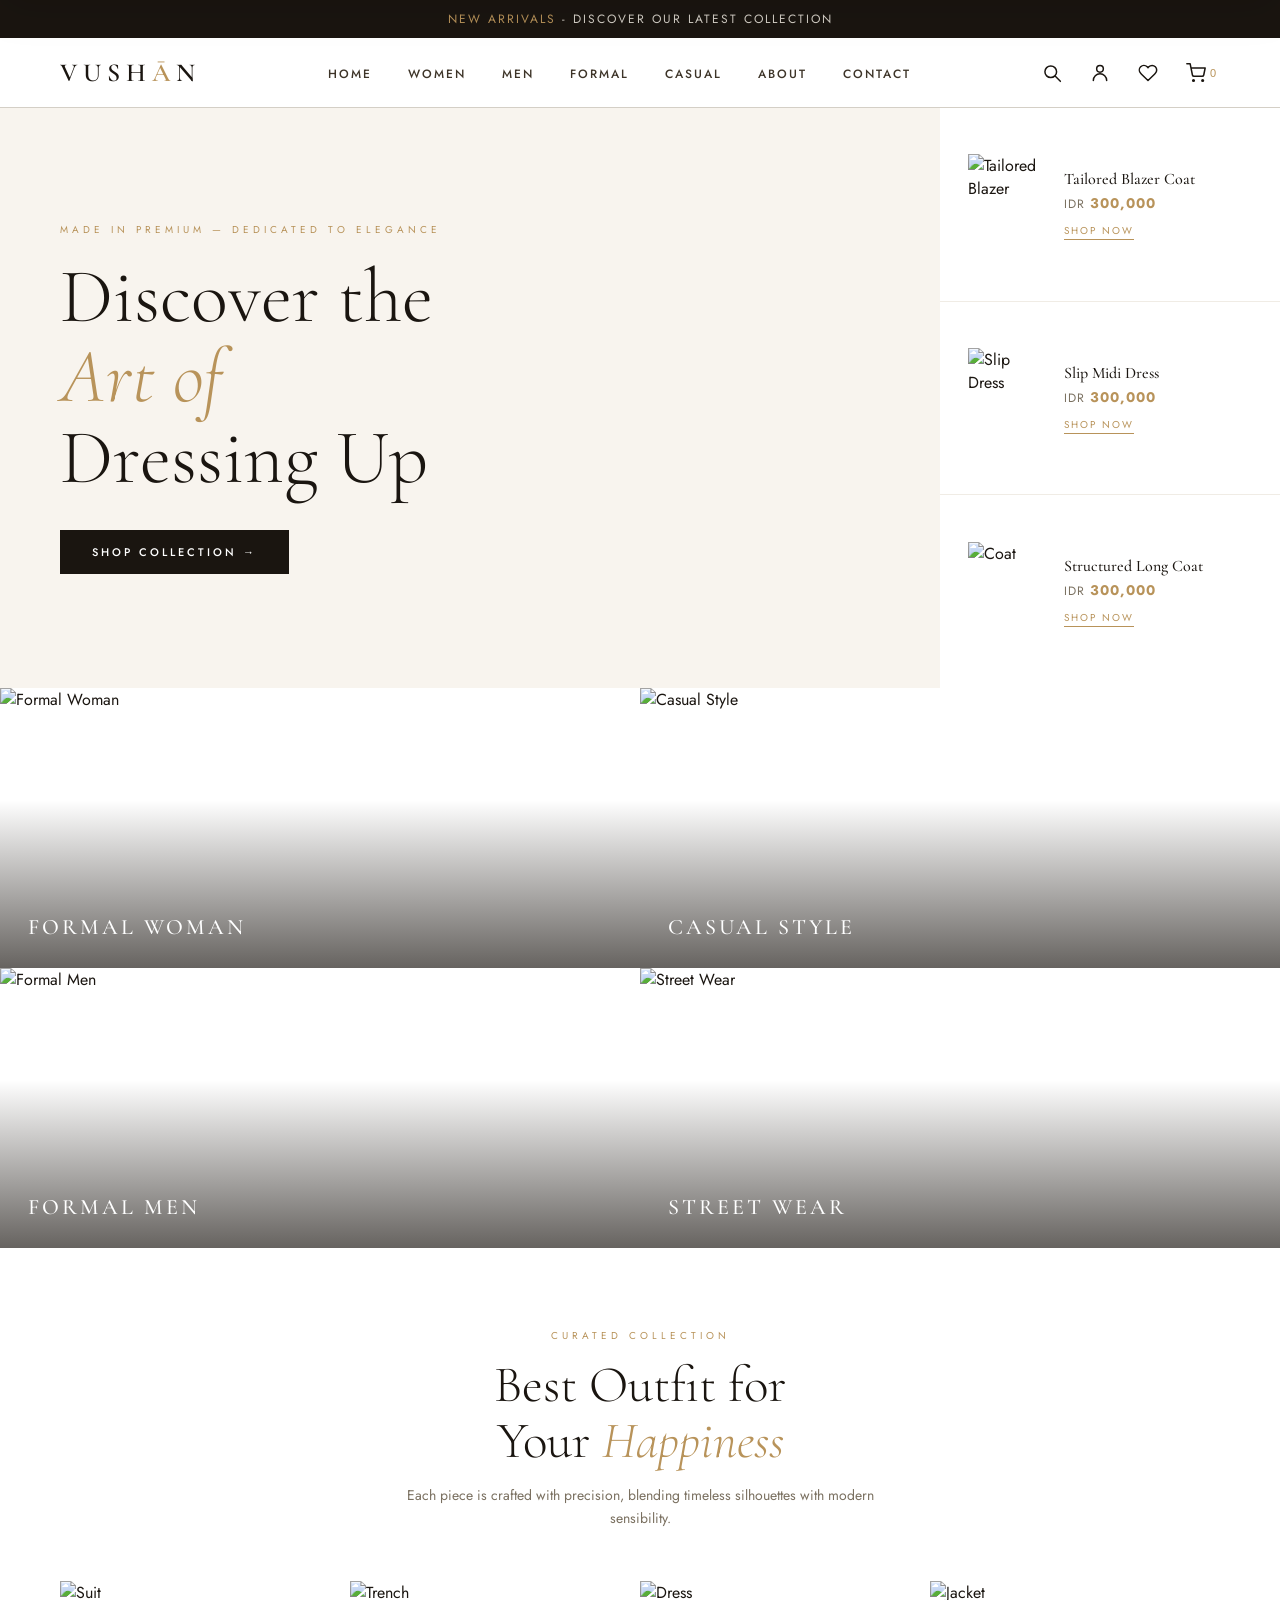
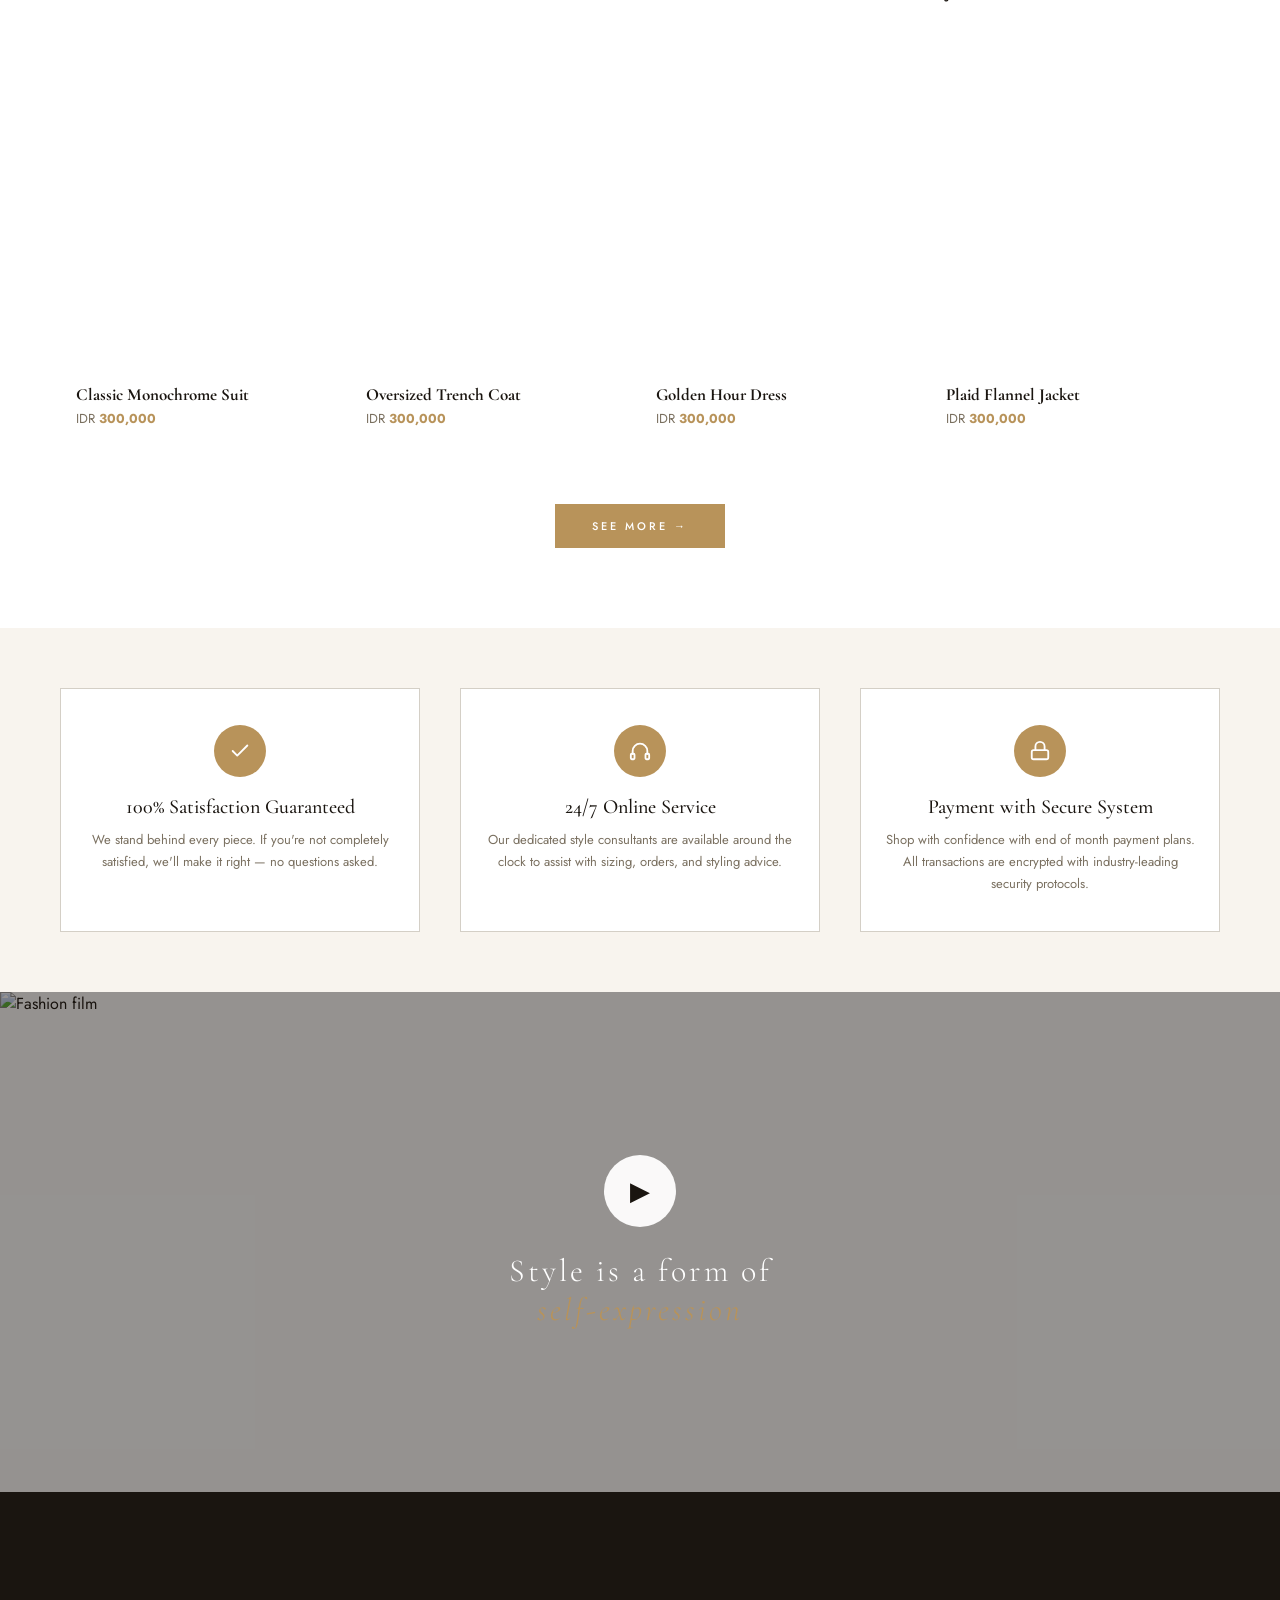
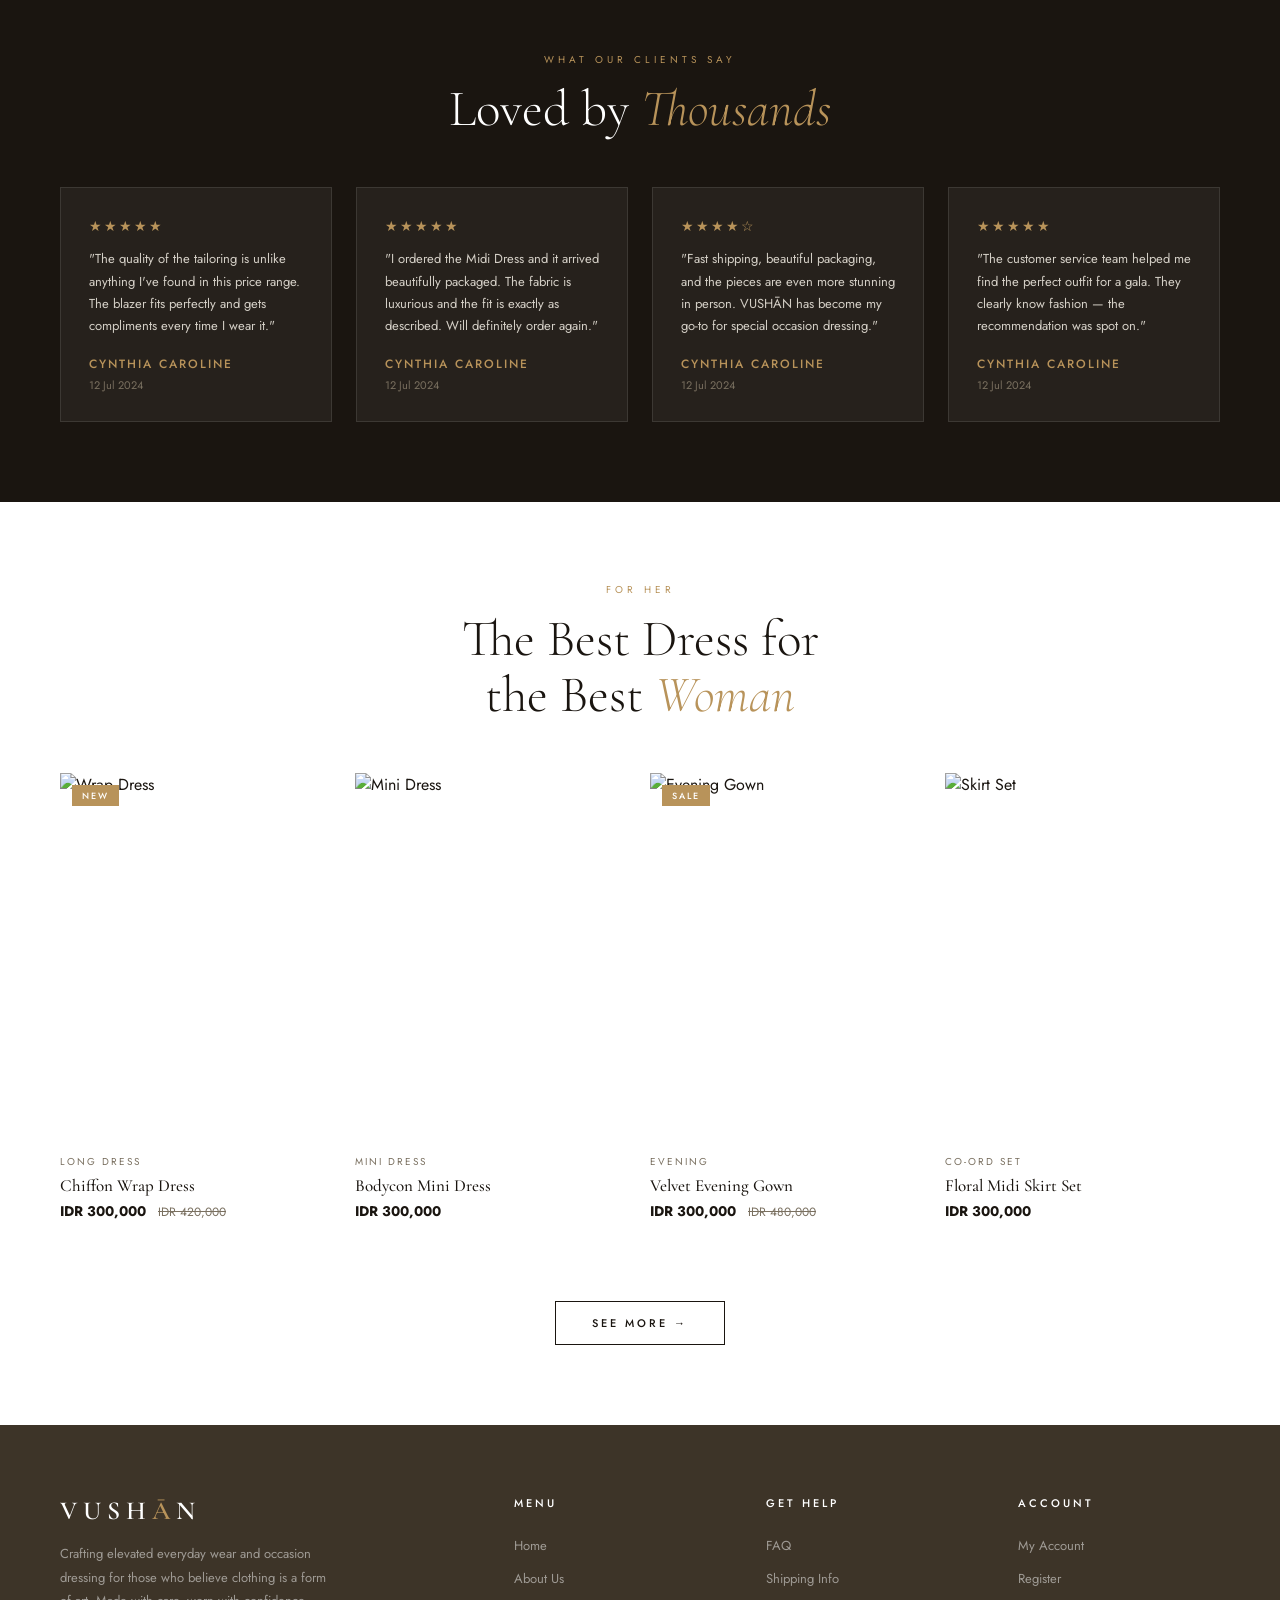
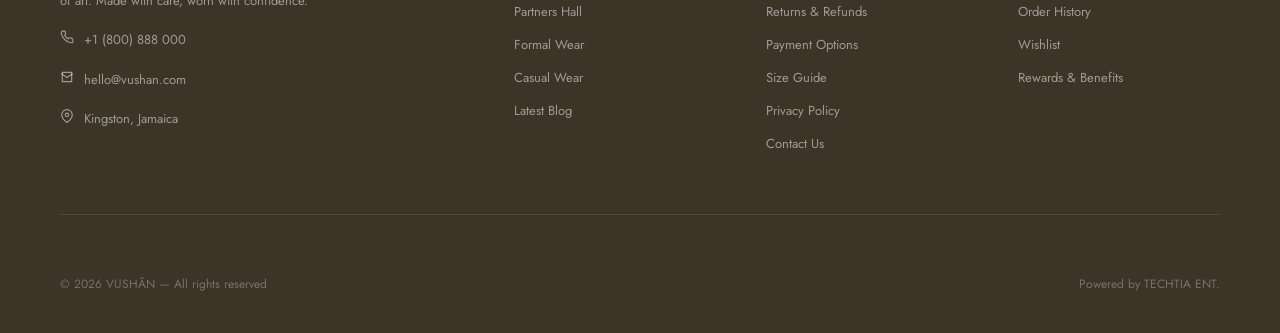
==== webindex/index.html @ 693dc0da "first commit" ====
<!DOCTYPE html> 
<html lang="en">
<head>
<meta charset="UTF-8">
<meta name="viewport" content="width=device-width, initial-scale=1.0">
<title>VUSHĀN</title>
<link rel="stylesheet" href="../webcss/style.css">
<link rel="preconnect" href="https://fonts.googleapis.com">
<link rel="preconnect" href="https://fonts.gstatic.com" crossorigin>
<link href="https://fonts.googleapis.com/css2?family=Cormorant+Garamond:ital,wght@0,300;0,400;0,500;0,600;1,300;1,400&family=Jost:wght@300;400;500;600&display=swap" rel="stylesheet" />
</head>
<body>

<!--Announcement-->
<div class="announcement">
  <span>NEW ARRIVALS</span> - Discover our latest collection
</div>

<!--Navbar-->
<nav>
  <a href="#" class="logo">VUSH<span>Ā</span>N</a>
  <ul class="nav-links">
    <li><a href="#">Home</a></li>
    <li><a href="#women">Women</a></li>
    <li><a href="#men">Men</a></li>
    <li><a href="#formal">Formal</a></li>
    <li><a href="#casual">Casual</a></li>
    <li><a href="#about">About</a></li>
    <li><a href="#contact">Contact</a></li>
  </ul>
  <div class="nav-icons">
    <button title="Search" onclick="openSearch()" class="icon-btn">
      <svg width="20" height="20" viewBox="0 0 24 24" fill="none" stroke="currentColor" stroke-width="1.8" stroke-linecap="round" stroke-linejoin="round">
        <circle cx="10.5" cy="10.5" r="7"/>
        <line x1="16" y1="16" x2="22" y2="22"/>
      </svg>
    </button>
    <button title="Account" onclick="openAuth('login')" class="icon-btn">
      <svg width="20" height="20" viewBox="0 0 24 24" fill="none" stroke="currentColor" stroke-width="1.8" stroke-linecap="round" stroke-linejoin="round">
        <path d="M20 21a8 8 0 1 0-16 0"/>
        <circle cx="12" cy="7" r="4"/>
      </svg>
    </button>
    <button title="Wishlist" class="icon-btn">
      <svg width="20" height="20" viewBox="0 0 24 24" fill="none" stroke="currentColor" stroke-width="1.8" stroke-linecap="round" stroke-linejoin="round">
        <path d="M20.8 4.6a5.5 5.5 0 0 0-7.8 0L12 5.6l-1-1a5.5 5.5 0 0 0-7.8 7.8l1 1L12 21l7.8-7.6 1-1a5.5 5.5 0 0 0 0-7.8z"/>
      </svg>
    </button>
    <button title="Cart" onclick="openCart()" class="icon-btn">
      <svg width="20" height="20" viewBox="0 0 24 24" fill="none" stroke="currentColor" stroke-width="1.8" stroke-linecap="round" stroke-linejoin="round">
        <circle cx="9" cy="21" r="1"/>
        <circle cx="20" cy="21" r="1"/>
        <path d="M1 1h4l2.7 13.4a2 2 0 0 0 2 1.6h9.6a2 2 0 0 0 2-1.6L23 6H6"/>
      </svg>
      <span id="cart-count" style="font-size:11px;color:var(--gold);">0</span>
    </button>
  </div>
</nav>

<!-- SEARCH OVERLAY -->
<div class="search-overlay" id="searchOverlay" onclick="closeSearch()"></div>
<div class="search-panel" id="searchPanel">
  <div class="search-panel-inner">
    <div class="search-input-wrap">
      <svg class="search-input-icon" width="20" height="20" viewBox="0 0 24 24" fill="none" stroke="currentColor" stroke-width="1.8" stroke-linecap="round" stroke-linejoin="round">
        <circle cx="10.5" cy="10.5" r="7"/>
        <line x1="16" y1="16" x2="22" y2="22"/>
      </svg>
      <input type="text" id="searchInput" placeholder="Search for tops, jackets, skirts…" oninput="handleSearch(this.value)" onkeydown="handleSearchKey(event)" autocomplete="off" />
      <button class="search-clear" id="searchClear" onclick="clearSearch()" style="display:none;">&#10005;</button>
      <button class="search-close-btn" onclick="closeSearch()">&#10005; Close</button>
    </div>

    <div class="search-categories" id="searchCategories">
      <p class="search-label">Browse by Category</p>
      <div class="search-cat-grid">
        <button class="search-cat-btn" onclick="filterCategory('Tops')">
          <svg width="14" height="14" viewBox="0 0 24 24" fill="none" stroke="currentColor" stroke-width="1.6"><path d="M20.38 3.46L16 2a4 4 0 01-8 0L3.62 3.46a2 2 0 00-1.34 2.23l.58 3.57a1 1 0 00.99.84H6v10c0 1.1.9 2 2 2h8a2 2 0 002-2V10h2.15a1 1 0 00.99-.84l.58-3.57a2 2 0 00-1.34-2.23z"/></svg>
          Tops
        </button>
        <button class="search-cat-btn" onclick="filterCategory('Shirts')">
          <svg width="14" height="14" viewBox="0 0 24 24" fill="none" stroke="currentColor" stroke-width="1.6"><path d="M20.38 3.46L16 2a4 4 0 01-8 0L3.62 3.46a2 2 0 00-1.34 2.23l.58 3.57a1 1 0 00.99.84H6v10c0 1.1.9 2 2 2h8a2 2 0 002-2V10h2.15a1 1 0 00.99-.84l.58-3.57a2 2 0 00-1.34-2.23z"/><line x1="12" y1="2" x2="12" y2="8"/></svg>
          Shirts
        </button>
        <button class="search-cat-btn" onclick="filterCategory('Ties')">
          <svg width="14" height="14" viewBox="0 0 24 24" fill="none" stroke="currentColor" stroke-width="1.6"><path d="M12 2l2 7-2 3-2-3 2-7z"/><path d="M10 9l-3 13h10L14 9"/></svg>
          Ties
        </button>
        <button class="search-cat-btn" onclick="filterCategory('Cardigans')">
          <svg width="14" height="14" viewBox="0 0 24 24" fill="none" stroke="currentColor" stroke-width="1.6"><path d="M9 3H5a2 2 0 00-2 2v14a2 2 0 002 2h14a2 2 0 002-2V5a2 2 0 00-2-2h-4"/><path d="M9 3a3 3 0 006 0"/></svg>
          Cardigans
        </button>
        <button class="search-cat-btn" onclick="filterCategory('Jackets')">
          <svg width="14" height="14" viewBox="0 0 24 24" fill="none" stroke="currentColor" stroke-width="1.6"><path d="M9 3H5a2 2 0 00-2 2v4m6-6h10a2 2 0 012 2v4M9 3l3 3 3-3M3 9v12a2 2 0 002 2h14a2 2 0 002-2V9M3 9h18"/></svg>
          Jackets
        </button>
        <button class="search-cat-btn" onclick="filterCategory('Blazers')">
          <svg width="14" height="14" viewBox="0 0 24 24" fill="none" stroke="currentColor" stroke-width="1.6"><path d="M9 3H5a2 2 0 00-2 2v4m6-6h10a2 2 0 012 2v4M9 3l3 3 3-3M3 9v12a2 2 0 002 2h14a2 2 0 002-2V9M3 9h18"/><line x1="12" y1="6" x2="12" y2="20"/></svg>
          Blazers
        </button>
        <button class="search-cat-btn" onclick="filterCategory('Trench Coats')">
          <svg width="14" height="14" viewBox="0 0 24 24" fill="none" stroke="currentColor" stroke-width="1.6"><path d="M12 2C9.79 2 8 3.79 8 6v2H5l1 14h12l1-14h-3V6c0-2.21-1.79-4-4-4z"/><line x1="8" y1="10" x2="16" y2="10"/></svg>
          Trench Coats
        </button>
        <button class="search-cat-btn" onclick="filterCategory('Women Skirt Suits')">
          <svg width="14" height="14" viewBox="0 0 24 24" fill="none" stroke="currentColor" stroke-width="1.6"><path d="M12 2l3 7H9l3-7z"/><path d="M9 9l-4 13h14L15 9"/></svg>
          Women Skirt Suits
        </button>
        <button class="search-cat-btn" onclick="filterCategory('Dresses')">
          <svg width="14" height="14" viewBox="0 0 24 24" fill="none" stroke="currentColor" stroke-width="1.6"><path d="M12 2C9.79 2 8 3.79 8 6v2H5l1 14h12l1-14h-3V6c0-2.21-1.79-4-4-4z"/></svg>
          Dresses
        </button>
        <button class="search-cat-btn" onclick="filterCategory('Trousers')">
          <svg width="14" height="14" viewBox="0 0 24 24" fill="none" stroke="currentColor" stroke-width="1.6"><path d="M4 4h16v3l-4 13H8L4 7V4z"/><line x1="12" y1="7" x2="12" y2="20"/></svg>
          Trousers
        </button>
        <button class="search-cat-btn" onclick="filterCategory('Skirts')">
          <svg width="14" height="14" viewBox="0 0 24 24" fill="none" stroke="currentColor" stroke-width="1.6"><path d="M6 4h12l2 16H4L6 4z"/><line x1="6" y1="4" x2="18" y2="4"/></svg>
          Skirts
        </button>
        <button class="search-cat-btn" onclick="filterCategory('Formal Wear')">
          <svg width="14" height="14" viewBox="0 0 24 24" fill="none" stroke="currentColor" stroke-width="1.6"><rect x="2" y="7" width="20" height="14" rx="2"/><path d="M16 7V5a2 2 0 00-2-2h-4a2 2 0 00-2 2v2"/><line x1="12" y1="12" x2="12" y2="16"/><line x1="10" y1="14" x2="14" y2="14"/></svg>
          Formal Wear
        </button>
        <button class="search-cat-btn" onclick="filterCategory('Casual Wear')">
          <svg width="14" height="14" viewBox="0 0 24 24" fill="none" stroke="currentColor" stroke-width="1.6"><circle cx="12" cy="12" r="10"/><path d="M8 14s1.5 2 4 2 4-2 4-2"/><line x1="9" y1="9" x2="9.01" y2="9"/><line x1="15" y1="9" x2="15.01" y2="9"/></svg>
          Casual Wear
        </button>
        <button class="search-cat-btn" onclick="filterCategory('Accessories')">
          <svg width="14" height="14" viewBox="0 0 24 24" fill="none" stroke="currentColor" stroke-width="1.6"><circle cx="12" cy="12" r="3"/><path d="M12 1v4M12 19v4M4.22 4.22l2.83 2.83M16.95 16.95l2.83 2.83M1 12h4M19 12h4M4.22 19.78l2.83-2.83M16.95 7.05l2.83-2.83"/></svg>
          Accessories
        </button>
      </div>
    </div>

    <div class="search-results" id="searchResults" style="display:none;">
      <p class="search-label" id="searchResultLabel">Results</p>
      <!-- ── Search results show product cards only — click card to view product ── -->
      <div class="search-results-grid" id="searchResultsGrid"></div>
      <div class="no-results" id="noResults" style="display:none;">
        <p>No results found for "<span id="noResultsTerm"></span>"</p>
        <p class="no-results-sub">Try searching for tops, jackets, dresses, ties…</p>
      </div>
    </div>

    <div class="search-trending" id="searchTrending">
      <p class="search-label">Trending Now</p>
      <div class="trending-tags">
        <span onclick="doSearch('Blazer')">Blazer</span>
        <span onclick="doSearch('Midi Dress')">Midi Dress</span>
        <span onclick="doSearch('Trench Coat')">Trench Coat</span>
        <span onclick="doSearch('Cardigan')">Cardigan</span>
        <span onclick="doSearch('Formal Suit')">Formal Suit</span>
        <span onclick="doSearch('Skirt')">Skirt</span>
      </div>
    </div>
  </div>
</div>

<!--Hero-->
<section class="hero">
  <div class="hero-left">
    <p class="hero-tag">Made in Premium — Dedicated to Elegance</p>
    <h1 class="hero-title">Discover the<br><em>Art of</em><br>Dressing Up</h1>
    <a href="#women" class="hero-cta">Shop Collection &rarr;</a>
  </div>
  <div class="hero-right">
    <div class="hero-product" onclick="addToCart('Tailored Blazer Coat', 300000)">
      <img class="hero-product-img" src="https://images.unsplash.com/photo-1539109136881-3be0616acf4b?w=200&q=80" alt="Tailored Blazer" />
      <div class="hero-product-info">
        <h4>Tailored Blazer Coat</h4>
        <div class="price">IDR <strong>300,000</strong></div>
        <a class="shop-btn">Shop Now</a>
      </div>
    </div>
    <div class="hero-product" onclick="addToCart('Slip Midi Dress', 300000)">
      <img class="hero-product-img" src="https://images.unsplash.com/photo-1572804013427-4d7ca7268217?w=200&q=80" alt="Slip Dress" />
      <div class="hero-product-info">
        <h4>Slip Midi Dress</h4>
        <div class="price">IDR <strong>300,000</strong></div>
        <a class="shop-btn">Shop Now</a>
      </div>
    </div>
    <div class="hero-product" onclick="addToCart('Structured Long Coat', 300000)">
      <img class="hero-product-img" src="https://images.unsplash.com/photo-1515886657613-9f3515b0c78f?w=200&q=80" alt="Coat" />
      <div class="hero-product-info">
        <h4>Structured Long Coat</h4>
        <div class="price">IDR <strong>300,000</strong></div>
        <a class="shop-btn">Shop Now</a>
      </div>
    </div>
  </div>
</section>

<!-- CATEGORIES -->
<section class="categories">
  <div class="cat-item">
    <img src="https://images.unsplash.com/photo-1469334031218-e382a71b716b?w=600&q=80" alt="Formal Woman" />
    <div class="cat-overlay"></div>
    <div class="cat-label">Formal Woman</div>
  </div>
  <div class="cat-item">
    <img src="https://images.unsplash.com/photo-1558618666-fcd25c85cd64?w=600&q=80" alt="Casual Style" />
    <div class="cat-overlay"></div>
    <div class="cat-label">Casual Style</div>
  </div>
  <div class="cat-item">
    <img src="https://images.unsplash.com/photo-1507003211169-0a1dd7228f2d?w=600&q=80" alt="Formal Men" />
    <div class="cat-overlay"></div>
    <div class="cat-label">Formal Men</div>
  </div>
  <div class="cat-item">
    <img src="https://images.unsplash.com/photo-1488161628813-04466f872be2?w=600&q=80" alt="Street Wear" />
    <div class="cat-overlay"></div>
    <div class="cat-label">Street Wear</div>
  </div>
</section>

<!-- BEST OUTFIT SECTION -->
<section class="outfit-section" id="women">
  <div class="section-header">
    <p class="section-tag">Curated Collection</p>
    <h2 class="section-title">Best Outfit for<br>Your <em>Happiness</em></h2>
    <p class="section-subtitle">Each piece is crafted with precision, blending timeless silhouettes with modern sensibility.</p>
  </div>
  <div class="outfit-grid">
    <div class="outfit-card" onclick="addToCart('Classic Monochrome Suit', 300000)">
      <img class="outfit-card-img" src="https://images.unsplash.com/photo-1617127365659-c47fa864d8bc?w=500&q=80" alt="Suit" />
      <div class="outfit-card-overlay"></div>
      <button class="add-to-bag">Add to Bag</button>
      <div class="outfit-card-info">
        <h4>Classic Monochrome Suit</h4>
        <div class="price">IDR <strong>300,000</strong></div>
      </div>
    </div>
    <div class="outfit-card" onclick="addToCart('Oversized Trench Coat', 300000)">
      <img class="outfit-card-img" src="https://images.unsplash.com/photo-1509631179647-0177331693ae?w=500&q=80" alt="Trench" />
      <div class="outfit-card-overlay"></div>
      <button class="add-to-bag">Add to Bag</button>
      <div class="outfit-card-info">
        <h4>Oversized Trench Coat</h4>
        <div class="price">IDR <strong>300,000</strong></div>
      </div>
    </div>
    <div class="outfit-card" onclick="addToCart('Golden Hour Dress', 300000)">
      <img class="outfit-card-img" src="https://images.unsplash.com/photo-1496217590455-aa63a8550c23?w=500&q=80" alt="Dress" />
      <div class="outfit-card-overlay"></div>
      <button class="add-to-bag">Add to Bag</button>
      <div class="outfit-card-info">
        <h4>Golden Hour Dress</h4>
        <div class="price">IDR <strong>300,000</strong></div>
      </div>
    </div>
    <div class="outfit-card" onclick="addToCart('Plaid Flannel Jacket', 300000)">
      <img class="outfit-card-img" src="https://images.unsplash.com/photo-1519085360753-af0119f7cbe7?w=500&q=80" alt="Jacket" />
      <div class="outfit-card-overlay"></div>
      <button class="add-to-bag">Add to Bag</button>
      <div class="outfit-card-info">
        <h4>Plaid Flannel Jacket</h4>
        <div class="price">IDR <strong>300,000</strong></div>
      </div>
    </div>
  </div>
  <div class="see-more-wrap">
    <a href="#" class="btn-outline btn-gold">See More &rarr;</a>
  </div>
</section>

<!-- TRUST STRIP -->
<section class="trust-strip">
  <div class="trust-item">
    <div class="trust-icon">
      <svg width="22" height="22" viewBox="0 0 24 24" fill="none" stroke="white" stroke-width="2" stroke-linecap="round" stroke-linejoin="round">
        <path d="M20 6L9 17l-5-5"/>
      </svg>
    </div>
    <h3>100% Satisfaction Guaranteed</h3>
    <p>We stand behind every piece. If you're not completely satisfied, we'll make it right — no questions asked.</p>
  </div>
  <div class="trust-item">
    <div class="trust-icon">
      <svg width="22" height="22" viewBox="0 0 24 24" fill="none" stroke="white" stroke-width="2" stroke-linecap="round" stroke-linejoin="round">
        <path d="M4 15v-3a8 8 0 0 1 16 0v3"/>
        <rect x="2" y="15" width="4" height="6" rx="1"/>
        <rect x="18" y="15" width="4" height="6" rx="1"/>
      </svg>
    </div>
    <h3>24/7 Online Service</h3>
    <p>Our dedicated style consultants are available around the clock to assist with sizing, orders, and styling advice.</p>
  </div>
  <div class="trust-item">
    <div class="trust-icon">
      <svg width="22" height="22" viewBox="0 0 24 24" fill="none" stroke="white" stroke-width="2" stroke-linecap="round" stroke-linejoin="round">
        <rect x="3" y="11" width="18" height="10" rx="2"/>
        <path d="M7 11V7a5 5 0 0 1 10 0v4"/>
      </svg>
    </div>
    <h3>Payment with Secure System</h3>
    <p>Shop with confidence with end of month payment plans. All transactions are encrypted with industry-leading security protocols.</p>
  </div>
</section>

<!-- VIDEO BANNER -->
<section class="video-banner" id="about">
  <img src="https://images.unsplash.com/photo-1483985988355-763728e1935b?w=1400&q=80" alt="Fashion film" />
  <div class="video-banner-overlay">
    <div class="play-btn">&#9654;</div>
    <div class="video-caption">Style is a form of<br><em>self-expression</em></div>
  </div>
</section>

<!-- TESTIMONIALS -->
<section class="testimonials">
  <div class="section-header" style="padding-bottom:0;">
    <p class="section-tag">What Our Clients Say</p>
    <h2 class="section-title" style="color:var(--white);">Loved by <em>Thousands</em></h2>
  </div>
  <div class="testi-grid">
    <div class="testi-card">
      <div class="stars">★★★★★</div>
      <p class="testi-text">"The quality of the tailoring is unlike anything I've found in this price range. The blazer fits perfectly and gets compliments every time I wear it."</p>
      <div class="testi-author">Cynthia Caroline</div>
      <div class="testi-date">12 Jul 2024</div>
    </div>
    <div class="testi-card">
      <div class="stars">★★★★★</div>
      <p class="testi-text">"I ordered the Midi Dress and it arrived beautifully packaged. The fabric is luxurious and the fit is exactly as described. Will definitely order again."</p>
      <div class="testi-author">Cynthia Caroline</div>
      <div class="testi-date">12 Jul 2024</div>
    </div>
    <div class="testi-card">
      <div class="stars">★★★★☆</div>
      <p class="testi-text">"Fast shipping, beautiful packaging, and the pieces are even more stunning in person. VUSHĀN has become my go-to for special occasion dressing."</p>
      <div class="testi-author">Cynthia Caroline</div>
      <div class="testi-date">12 Jul 2024</div>
    </div>
    <div class="testi-card">
      <div class="stars">★★★★★</div>
      <p class="testi-text">"The customer service team helped me find the perfect outfit for a gala. They clearly know fashion — the recommendation was spot on."</p>
      <div class="testi-author">Cynthia Caroline</div>
      <div class="testi-date">12 Jul 2024</div>
    </div>
  </div>
</section>

<!-- WOMEN BEST DRESS SECTION -->
<section class="women-section" id="men">
  <div class="section-header">
    <p class="section-tag">For Her</p>
    <h2 class="section-title">The Best Dress for<br>the Best <em>Woman</em></h2>
  </div>
  <div class="women-grid">
    <div class="product-card" onclick="addToCart('Chiffon Wrap Dress', 300000)">
      <div class="product-card-img-wrap">
        <img src="https://images.unsplash.com/photo-1595777457583-95e059d581b8?w=500&q=80" alt="Wrap Dress" />
        <span class="product-card-badge">New</span>
      </div>
      <div class="category">Long Dress</div>
      <h4>Chiffon Wrap Dress</h4>
      <div class="price"><strong>IDR 300,000</strong> <del>IDR 420,000</del></div>
    </div>
    <div class="product-card" onclick="addToCart('Bodycon Mini Dress', 300000)">
      <div class="product-card-img-wrap">
        <img src="https://images.unsplash.com/photo-1568252542512-9fe8fe9c87bb?w=500&q=80" alt="Mini Dress" />
      </div>
      <div class="category">Mini Dress</div>
      <h4>Bodycon Mini Dress</h4>
      <div class="price"><strong>IDR 300,000</strong></div>
    </div>
    <div class="product-card" onclick="addToCart('Velvet Evening Gown', 300000)">
      <div class="product-card-img-wrap">
        <img src="https://images.unsplash.com/photo-1566479179817-e7df2e3b1ecb?w=500&q=80" alt="Evening Gown" />
        <span class="product-card-badge">Sale</span>
      </div>
      <div class="category">Evening</div>
      <h4>Velvet Evening Gown</h4>
      <div class="price"><strong>IDR 300,000</strong> <del>IDR 480,000</del></div>
    </div>
    <div class="product-card" onclick="addToCart('Floral Midi Skirt Set', 300000)">
      <div class="product-card-img-wrap">
        <img src="https://images.unsplash.com/photo-1572804013309-59a88b7e92f1?w=500&q=80" alt="Skirt Set" />
      </div>
      <div class="category">Co-ord Set</div>
      <h4>Floral Midi Skirt Set</h4>
      <div class="price"><strong>IDR 300,000</strong></div>
    </div>
  </div>
  <div class="see-more-wrap">
    <a href="#" class="btn-outline">See More &rarr;</a>
  </div>
</section>

<!-- FOOTER -->
<footer id="contact">
  <div class="footer-top">
    <div class="footer-brand">
      <a href="#" class="logo">VUSH<span style="color:var(--gold)">Ā</span>N</a>
      <p>Crafting elevated everyday wear and occasion dressing for those who believe clothing is a form of art. Made with care, worn with confidence.</p>
      <p>
        <svg width="14" height="14" viewBox="0 0 24 24" fill="none" stroke="currentColor" stroke-width="2" style="margin-right:6px;">
          <path d="M22 16.9v3a2 2 0 0 1-2.2 2 19.8 19.8 0 0 1-8.6-3.1 19.5 19.5 0 0 1-6-6A19.8 19.8 0 0 1 2.1 4.2 2 2 0 0 1 4.1 2h3a2 2 0 0 1 2 1.7c.1.8.3 1.5.6 2.2a2 2 0 0 1-.5 2.1L8 9a16 16 0 0 0 6 6l1.1-1.2a2 2 0 0 1 2.1-.5c.7.3 1.4.5 2.2.6a2 2 0 0 1 1.7 2z"/>
        </svg>
        <span>+1 (800) 888 000</span>
      </p>
      <p>
        <svg width="14" height="14" viewBox="0 0 24 24" fill="none" stroke="currentColor" stroke-width="2" style="margin-right:6px;">
          <path d="M4 4h16v16H4z"/>
          <polyline points="22,6 12,13 2,6"/>
        </svg>
        <span>hello@vushan.com</span>
      </p>
      <p>
        <svg width="14" height="14" viewBox="0 0 24 24" fill="none" stroke="currentColor" stroke-width="2" style="margin-right:6px;">
          <path d="M21 10c0 7-9 13-9 13s-9-6-9-13a9 9 0 1 1 18 0z"/>
          <circle cx="12" cy="10" r="3"/>
        </svg>
        <span>Kingston, Jamaica</span>
      </p>
    </div>
    <div class="footer-col">
      <h5>Menu</h5>
      <ul>
        <li><a href="#">Home</a></li>
        <li><a href="#">About Us</a></li>
        <li><a href="#">Partners Hall</a></li>
        <li><a href="#">Formal Wear</a></li>
        <li><a href="#">Casual Wear</a></li>
        <li><a href="#">Latest Blog</a></li>
      </ul>
    </div>
    <div class="footer-col">
      <h5>Get Help</h5>
      <ul>
        <li><a href="#">FAQ</a></li>
        <li><a href="#">Shipping Info</a></li>
        <li><a href="#">Returns &amp; Refunds</a></li>
        <li><a href="#">Payment Options</a></li>
        <li><a href="#">Size Guide</a></li>
        <li><a href="#">Privacy Policy</a></li>
        <li><a href="#">Contact Us</a></li>
      </ul>
    </div>
    <div class="footer-col">
      <h5>Account</h5>
      <ul>
        <li><a href="#" onclick="openAuth('login')">My Account</a></li>
        <li><a href="#" onclick="openAuth('register')">Register</a></li>
        <li><a href="#">Order History</a></li>
        <li><a href="#">Wishlist</a></li>
        <li><a href="#">Rewards &amp; Benefits</a></li>
      </ul>
    </div>
  </div>
  <div class="footer-bottom">
    <span>&copy; 2026 VUSHĀN — All rights reserved</span>
    <span>Powered by TECHTIA ENT.</span>
  </div>
</footer>

<!-- AUTH MODAL -->
<div class="auth-overlay" id="authOverlay" onclick="closeAuth()"></div>
<div class="auth-modal" id="authModal">
  <button class="auth-close" onclick="closeAuth()">&times;</button>
  <div class="auth-tabs">
    <button class="auth-tab active" id="tab-login" onclick="switchTab('login')">Sign In</button>
    <button class="auth-tab" id="tab-register" onclick="switchTab('register')">Register</button>
  </div>
  <div class="auth-form" id="form-login">
    <div class="auth-brand">VUSH<span>Ā</span>N</div>
    <p class="auth-sub">Welcome back. Sign in to your account.</p>
    <div class="auth-field">
      <label>Email Address</label>
      <input type="email" id="login-email" placeholder="hello@example.com" />
    </div>
    <div class="auth-field">
      <label>Password</label>
      <input type="password" id="login-password" placeholder="••••••••" />
      <span class="auth-toggle" onclick="togglePass('login-password', this)">Show</span>
    </div>
    <div class="auth-row">
      <label class="auth-check"><input type="checkbox" /> Remember me</label>
      <a href="#" class="auth-link">Forgot password?</a>
    </div>
    <button class="auth-btn" onclick="handleLogin()">Sign In</button>
    <p class="auth-switch">Don't have an account? <a onclick="switchTab('register')">Register here</a></p>
  </div>
  <div class="auth-form" id="form-register" style="display:none;">
    <div class="auth-brand">VUSH<span>Ā</span>N</div>
    <p class="auth-sub">Create your account and join the family.</p>
    <div class="auth-field-row">
      <div class="auth-field">
        <label>First Name</label>
        <input type="text" id="reg-firstname" placeholder="Jane" />
      </div>
      <div class="auth-field">
        <label>Last Name</label>
        <input type="text" id="reg-lastname" placeholder="Doe" />
      </div>
    </div>
    <div class="auth-field">
      <label>Email Address</label>
      <input type="email" id="reg-email" placeholder="hello@example.com" />
    </div>
    <div class="auth-field">
      <label>Phone Number</label>
      <div class="phone-wrap">
        <select class="phone-code">
          <option>🇯🇲 +1876</option>
          <option>🇺🇸 +1</option>
          <option>🇬🇧 +44</option>
          <option>🇨🇦 +1</option>
          <option>🇹🇹 +1868</option>
          <option>🇧🇧 +1246</option>
        </select>
        <input type="tel" id="reg-phone" placeholder="876 000 0000" />
      </div>
    </div>
    <div class="auth-field">
      <label>Password</label>
      <input type="password" id="reg-password" placeholder="Min. 8 characters" />
      <span class="auth-toggle" onclick="togglePass('reg-password', this)">Show</span>
      <div class="password-strength" id="pwd-strength"></div>
    </div>
    <div class="auth-field">
      <label>Confirm Password</label>
      <input type="password" id="reg-confirm" placeholder="Re-enter password" />
      <span class="auth-toggle" onclick="togglePass('reg-confirm', this)">Show</span>
    </div>
    <label class="auth-check terms">
      <input type="checkbox" id="reg-terms" />
      I agree to the <a href="#" class="auth-link">Terms &amp; Conditions</a> and <a href="#" class="auth-link">Privacy Policy</a>
    </label>
    <button class="auth-btn" onclick="handleRegister()">Create Account</button>
    <p class="auth-switch">Already have an account? <a onclick="switchTab('login')">Sign in</a></p>
  </div>
  <div class="auth-success" id="auth-success" style="display:none;">
    <div class="success-icon">✦</div>
    <h3>Welcome to VUSHĀN</h3>
    <p id="success-msg">You have successfully signed in.</p>
    <button class="auth-btn" onclick="closeAuth()">Continue Shopping</button>
  </div>
</div>

<!-- CART SIDEBAR -->
<div class="cart-overlay" id="cartOverlay" onclick="closeCart()"></div>
<div class="cart-sidebar" id="cartSidebar">
  <div class="cart-header">
    <h3>Your Bag</h3>
    <button class="close-btn" onclick="closeCart()">&times;</button>
  </div>
  <div id="cart-items-wrap">
    <div class="cart-empty" id="cart-empty-msg">Your bag is empty.<br>Add something beautiful ✦</div>
  </div>
  <div id="cart-footer" style="display:none;">
    <div class="cart-total"><span>Total</span><span id="cart-total-price">IDR 0</span></div>
    <br>
    <button class="checkout-btn" onclick="handleCheckout()">Proceed to Checkout</button>
  </div>
</div>

<!-- TOAST -->
<div class="toast" id="toast"></div>

<script>
  /* ── ADMIN CREDENTIALS ── */
  const ADMIN_EMAIL = "wellingtonadmin@admin.com";
  const ADMIN_PASSWORD = "2026WEBINDEX123..";

  /* ── PRODUCT DATABASE ── */
  const products = [
    { name: 'Tailored Blazer Coat', category: 'Blazers', price: 300000, tags: ['blazer','jacket','formal','coat'], img: 'https://images.unsplash.com/photo-1539109136881-3be0616acf4b?w=300&q=80' },
    { name: 'Slip Midi Dress', category: 'Dresses', price: 300000, tags: ['dress','midi','slip','women'], img: 'https://images.unsplash.com/photo-1572804013427-4d7ca7268217?w=300&q=80' },
    { name: 'Structured Long Coat', category: 'Trench Coats', price: 300000, tags: ['coat','trench','long','formal'], img: 'https://images.unsplash.com/photo-1515886657613-9f3515b0c78f?w=300&q=80' },
    { name: 'Classic Monochrome Suit', category: 'Formal Wear', price: 300000, tags: ['suit','formal','men','blazer'], img: 'https://images.unsplash.com/photo-1617127365659-c47fa864d8bc?w=300&q=80' },
    { name: 'Oversized Trench Coat', category: 'Trench Coats', price: 300000, tags: ['trench','coat','oversized','casual'], img: 'https://images.unsplash.com/photo-1509631179647-0177331693ae?w=300&q=80' },
    { name: 'Golden Hour Dress', category: 'Dresses', price: 300000, tags: ['dress','women','evening','formal'], img: 'https://images.unsplash.com/photo-1496217590455-aa63a8550c23?w=300&q=80' },
    { name: 'Plaid Flannel Jacket', category: 'Jackets', price: 300000, tags: ['jacket','plaid','casual','flannel'], img: 'https://images.unsplash.com/photo-1519085360753-af0119f7cbe7?w=300&q=80' },
    { name: 'Chiffon Wrap Dress', category: 'Dresses', price: 300000, tags: ['dress','wrap','chiffon','women'], img: 'https://images.unsplash.com/photo-1595777457583-95e059d581b8?w=300&q=80' },
    { name: 'Bodycon Mini Dress', category: 'Dresses', price: 300000, tags: ['dress','mini','bodycon','women'], img: 'https://images.unsplash.com/photo-1568252542512-9fe8fe9c87bb?w=300&q=80' },
    { name: 'Velvet Evening Gown', category: 'Dresses', price: 300000, tags: ['gown','evening','velvet','formal','women'], img: 'https://images.unsplash.com/photo-1566479179817-e7df2e3b1ecb?w=300&q=80' },
    { name: 'Floral Midi Skirt Set', category: 'Women Skirt Suits', price: 300000, tags: ['skirt','set','floral','women','midi'], img: 'https://images.unsplash.com/photo-1572804013309-59a88b7e92f1?w=300&q=80' },
    { name: 'Wool Knit Cardigan', category: 'Cardigans', price: 280000, tags: ['cardigan','knit','wool','casual','top'], img: 'https://images.unsplash.com/photo-1434389677669-e08b4cac3105?w=300&q=80' },
    { name: 'Oxford Button Shirt', category: 'Shirts', price: 250000, tags: ['shirt','oxford','button','formal','men'], img: 'https://images.unsplash.com/photo-1602810318383-e386cc2a3ccf?w=300&q=80' },
    { name: 'Silk Blouse Top', category: 'Tops', price: 220000, tags: ['top','blouse','silk','women','casual'], img: 'https://images.unsplash.com/photo-1485462537746-965f33f7f6a7?w=300&q=80' },
    { name: 'Slim Fit Trousers', category: 'Trousers', price: 260000, tags: ['trousers','pants','slim','formal','men'], img: 'https://images.unsplash.com/photo-1473966968600-fa801b869a1a?w=300&q=80' },
    { name: 'A-Line Midi Skirt', category: 'Skirts', price: 230000, tags: ['skirt','midi','aline','women','casual'], img: 'https://images.unsplash.com/photo-1583496661160-fb5218ab2154?w=300&q=80' },
    { name: 'Silk Pocket Tie', category: 'Ties', price: 120000, tags: ['tie','silk','formal','men','accessories'], img: 'https://images.unsplash.com/photo-1598033129183-c4f50c736f10?w=300&q=80' },
    { name: 'Women Skirt Suit Set', category: 'Women Skirt Suits', price: 420000, tags: ['skirt suit','women','formal','blazer','skirt'], img: 'https://images.unsplash.com/photo-1594938298603-c8148c4b4c3d?w=300&q=80' },
  ];

  /* ── SEARCH ── */
  function openSearch() {
    document.getElementById('searchOverlay').classList.add('open');
    document.getElementById('searchPanel').classList.add('open');
    setTimeout(() => document.getElementById('searchInput').focus(), 300);
  }
  function closeSearch() {
    document.getElementById('searchOverlay').classList.remove('open');
    document.getElementById('searchPanel').classList.remove('open');
  }
  function clearSearch() {
    document.getElementById('searchInput').value = '';
    document.getElementById('searchClear').style.display = 'none';
    document.getElementById('searchResults').style.display = 'none';
    document.getElementById('searchCategories').style.display = 'block';
    document.getElementById('searchTrending').style.display = 'block';
  }
  function handleSearchKey(e) { if (e.key === 'Escape') closeSearch(); }
  function handleSearch(val) {
    document.getElementById('searchClear').style.display = val ? 'block' : 'none';
    if (val.length < 1) {
      document.getElementById('searchResults').style.display = 'none';
      document.getElementById('searchCategories').style.display = 'block';
      document.getElementById('searchTrending').style.display = 'block';
      return;
    }
    doSearch(val);
  }
  function doSearch(term) {
    document.getElementById('searchInput').value = term;
    document.getElementById('searchClear').style.display = 'block';
    document.getElementById('searchCategories').style.display = 'none';
    document.getElementById('searchTrending').style.display = 'none';
    document.getElementById('searchResults').style.display = 'block';
    const q = term.toLowerCase();
    const results = products.filter(p =>
      p.name.toLowerCase().includes(q) ||
      p.category.toLowerCase().includes(q) ||
      p.tags.some(t => t.includes(q))
    );
    const label = document.getElementById('searchResultLabel');
    const grid = document.getElementById('searchResultsGrid');
    const noRes = document.getElementById('noResults');
    label.textContent = results.length + ' result' + (results.length !== 1 ? 's' : '') + ' for "' + term + '"';
    if (results.length === 0) {
      grid.innerHTML = '';
      document.getElementById('noResultsTerm').textContent = term;
      noRes.style.display = 'block';
    } else {
      noRes.style.display = 'none';
      /* ── No add-to-cart in search — clicking card closes search and scrolls to section ── */
      grid.innerHTML = results.map(p => `
        <div class="search-result-card" onclick="closeSearch()">
          <img src="${p.img}" alt="${p.name}" />
          <div class="search-result-info">
            <span class="search-result-cat">${p.category}</span>
            <h4>${p.name}</h4>
            <span class="search-result-price">IDR ${p.price.toLocaleString()}</span>
          </div>
          <span style="font-size:10px;letter-spacing:1px;color:var(--gold);white-space:nowrap;flex-shrink:0;">View &rarr;</span>
        </div>
      `).join('');
    }
  }
  function filterCategory(cat) {
    document.getElementById('searchInput').value = cat;
    doSearch(cat);
  }

  /* ── CART ── */
  let cart = [];
  function openCart() {
    document.getElementById('cartOverlay').classList.add('open');
    document.getElementById('cartSidebar').classList.add('open');
  }
  function closeCart() {
    document.getElementById('cartOverlay').classList.remove('open');
    document.getElementById('cartSidebar').classList.remove('open');
  }
  function addToCart(name, price) {
    const existing = cart.find(i => i.name === name);
    if (existing) { existing.qty++; } else { cart.push({ name, price, qty: 1 }); }
    renderCart();
    showToast('"' + name + '" added to bag');
  }
  function removeFromCart(idx) { cart.splice(idx, 1); renderCart(); }
  function renderCart() {
    const wrap = document.getElementById('cart-items-wrap');
    const footer = document.getElementById('cart-footer');
    const emptyMsg = document.getElementById('cart-empty-msg');
    const countEl = document.getElementById('cart-count');
    const totalEl = document.getElementById('cart-total-price');
    const total = cart.reduce((s, i) => s + i.price * i.qty, 0);
    const count = cart.reduce((s, i) => s + i.qty, 0);
    countEl.textContent = count;

    if (cart.length === 0) {
      wrap.innerHTML = '';
      wrap.appendChild(emptyMsg);
      emptyMsg.style.display = 'block';
      footer.style.display = 'none';
      return;
    }

    emptyMsg.style.display = 'none';
    footer.style.display = 'block';
    totalEl.textContent = 'IDR ' + total.toLocaleString();

    const imgs = [
      'https://images.unsplash.com/photo-1539109136881-3be0616acf4b?w=200&q=60',
      'https://images.unsplash.com/photo-1572804013427-4d7ca7268217?w=200&q=60',
      'https://images.unsplash.com/photo-1515886657613-9f3515b0c78f?w=200&q=60'
    ];

    /* rebuild wrap: items first, then footer */
    wrap.innerHTML = '';
    cart.forEach((item, idx) => {
      const prod = products.find(p => p.name === item.name);
      const imgSrc = prod ? prod.img : imgs[idx % imgs.length];
      const div = document.createElement('div');
      div.className = 'cart-item';
      div.innerHTML = `
        <img src="${imgSrc}" alt="${item.name}" />
        <div class="cart-item-info">
          <h4>${item.name}</h4>
          <div class="size">Qty: ${item.qty}</div>
          <div class="price">IDR ${(item.price * item.qty).toLocaleString()}</div>
        </div>
        <button class="remove-item" onclick="removeFromCart(${idx})">&times;</button>
      `;
      wrap.appendChild(div);
    });
    wrap.appendChild(footer);
  }

  function handleCheckout() {
    showToast('Redirecting to checkout…');
    /* Hook up your checkout page here */
  }

  /* ── AUTH ── */
  function openAuth(tab) {
    tab = tab || 'login'; switchTab(tab);
    document.getElementById('authOverlay').classList.add('open');
    document.getElementById('authModal').classList.add('open');
    document.getElementById('auth-success').style.display = 'none';
  }
  function closeAuth() {
    document.getElementById('authOverlay').classList.remove('open');
    document.getElementById('authModal').classList.remove('open');
  }
  function switchTab(tab) {
    document.querySelectorAll('.auth-tab').forEach(t => t.classList.remove('active'));
    document.querySelectorAll('.auth-form').forEach(f => f.style.display = 'none');
    document.getElementById('tab-' + tab).classList.add('active');
    document.getElementById('form-' + tab).style.display = 'block';
    document.getElementById('auth-success').style.display = 'none';
  }
  function togglePass(id, el) {
    const input = document.getElementById(id);
    if (input.type === 'password') { input.type = 'text'; el.textContent = 'Hide'; }
    else { input.type = 'password'; el.textContent = 'Show'; }
  }
  document.getElementById('reg-password').addEventListener('input', function() {
    const val = this.value; const bar = document.getElementById('pwd-strength');
    let s = 0;
    if (val.length >= 8) s++; if (/[A-Z]/.test(val)) s++; if (/[0-9]/.test(val)) s++; if (/[^A-Za-z0-9]/.test(val)) s++;
    bar.style.setProperty('--strength', val ? (['25%','50%','75%','100%'][s-1] || '10%') : '0%');
    bar.style.setProperty('--strength-color', val ? (['#e24b4a','#ef9f27','#639922','#1D9E75'][s-1] || '#e24b4a') : 'transparent');
  });

  function handleLogin() {
    const email = document.getElementById('login-email').value.trim().toLowerCase();
    const pass  = document.getElementById('login-password').value;
    if (!email || !pass) { showToast('Please fill in all fields'); return; }

    /* ── Admin redirect ── */
    if (email === ADMIN_EMAIL && pass === ADMIN_PASSWORD) {
      localStorage.setItem("isAdmin", "true");
      window.location.href = "../admin/dashboard.html";
      return;
    }

    if (!email.includes('@')) { showToast('Please enter a valid email'); return; }

    /* ── Regular user login ── */
    document.querySelectorAll('.auth-form').forEach(f => f.style.display = 'none');
    document.getElementById('auth-success').style.display = 'block';
    document.getElementById('success-msg').textContent = 'Welcome back! You are now signed in.';
  }

  function handleRegister() {
    const first = document.getElementById('reg-firstname').value.trim();
    const last  = document.getElementById('reg-lastname').value.trim();
    const email = document.getElementById('reg-email').value.trim();
    const phone = document.getElementById('reg-phone').value.trim();
    const pass  = document.getElementById('reg-password').value;
    const confirm = document.getElementById('reg-confirm').value;
    const terms = document.getElementById('reg-terms').checked;
    if (!first || !last || !email || !phone || !pass || !confirm) { showToast('Please fill in all fields'); return; }
    if (!email.includes('@')) { showToast('Please enter a valid email'); return; }
    if (pass.length < 8) { showToast('Password must be at least 8 characters'); return; }
    if (pass !== confirm) { showToast('Passwords do not match'); return; }
    if (!terms) { showToast('Please accept the Terms & Conditions'); return; }
    document.querySelectorAll('.auth-form').forEach(f => f.style.display = 'none');
    document.getElementById('auth-success').style.display = 'block';
    document.getElementById('success-msg').textContent = 'Welcome, ' + first + '! Your account has been created.';
  }

  function showToast(msg) {
    const t = document.getElementById('toast');
    t.textContent = '✦ ' + msg; t.classList.add('show');
    setTimeout(() => t.classList.remove('show'), 2800);
  }
</script>
</body>
</html>
---- webcss/style.css ----
/* ── RESET & ROOT ── */
*, *::before, *::after { box-sizing: border-box; margin: 0; padding: 0; }

:root {
  --gold: #b8935a;
  --gold-dark: #8a6a38;
  --cream: #f8f4ee;
  --dark: #1a1510;
  --mid: #3d3428;
  --light-brown: #c4a882;
  --white: #ffffff;
  --gray-light: #f0ece5;
  --gray-mid: #d4cfc6;
  --text-muted: #7a7060;
}

html { scroll-behavior: smooth; }
body { font-family: 'Jost', sans-serif; color: var(--dark); background: var(--white); overflow-x: hidden; }

/* ── ANNOUNCEMENT ── */
.announcement { background: var(--dark); color: var(--gray-mid); text-align: center; padding: 10px 20px; font-size: 12px; letter-spacing: 2px; text-transform: uppercase; font-weight: 400; }
.announcement span { color: var(--gold); }

/* ── NAV ── */
nav { position: sticky; top: 0; z-index: 100; background: var(--white); border-bottom: 1px solid var(--gray-mid); padding: 0 60px; display: flex; align-items: center; justify-content: space-between; height: 70px; }
.logo { font-family: 'Cormorant Garamond', serif; font-size: 26px; font-weight: 600; letter-spacing: 6px; color: var(--dark); text-decoration: none; }
.logo span { color: var(--gold); }
.nav-links { display: flex; gap: 36px; list-style: none; }
.nav-links a { text-decoration: none; font-size: 12px; letter-spacing: 2px; text-transform: uppercase; color: var(--mid); font-weight: 500; transition: color .2s; }
.nav-links a:hover { color: var(--gold); }
.nav-icons { display: flex; gap: 20px; align-items: center; }
.icon-btn { background: none; border: none; cursor: pointer; color: var(--dark); font-size: 18px; display: flex; align-items: center; gap: 4px; transition: color .2s; padding: 4px; }
.icon-btn:hover { color: var(--gold); }
.icon-btn svg { display: block; }

/* ── SEARCH OVERLAY ── */
.search-overlay { position: fixed; inset: 0; background: rgba(20,15,10,0.5); z-index: 200; display: none; opacity: 0; transition: opacity .3s; }
.search-overlay.open { display: block; opacity: 1; }

.search-panel { position: fixed; top: 0; left: 0; right: 0; background: var(--white); z-index: 201; transform: translateY(-100%); transition: transform .35s ease; box-shadow: 0 8px 40px rgba(0,0,0,0.12); max-height: 85vh; overflow-y: auto; }
.search-panel.open { transform: translateY(0); }

.search-panel-inner { padding: 32px 60px 40px; }

.search-input-wrap { display: flex; align-items: center; gap: 14px; border-bottom: 2px solid var(--dark); padding-bottom: 14px; margin-bottom: 36px; }
.search-input-icon { flex-shrink: 0; color: var(--text-muted); }
.search-input-wrap input { flex: 1; border: none; outline: none; font-size: 22px; font-family: 'Cormorant Garamond', serif; font-weight: 300; color: var(--dark); background: transparent; }
.search-input-wrap input::placeholder { color: var(--gray-mid); }
.search-clear { background: none; border: none; font-size: 16px; color: var(--text-muted); cursor: pointer; padding: 4px 8px; transition: color .2s; }
.search-clear:hover { color: var(--dark); }
.search-close-btn { background: none; border: 1px solid var(--gray-mid); color: var(--text-muted); font-size: 11px; letter-spacing: 2px; text-transform: uppercase; padding: 8px 16px; cursor: pointer; font-family: 'Jost', sans-serif; transition: all .2s; white-space: nowrap; }
.search-close-btn:hover { border-color: var(--dark); color: var(--dark); }

/* ── SEARCH LABELS ── */
.search-label { font-size: 10px; letter-spacing: 3px; text-transform: uppercase; color: var(--text-muted); margin-bottom: 18px; font-weight: 500; }

/* ── CATEGORY GRID ── */
.search-cat-grid { display: flex; flex-wrap: wrap; gap: 10px; margin-bottom: 36px; }
.search-cat-btn { background: var(--cream); border: 1px solid var(--gray-mid); color: var(--dark); padding: 9px 16px; font-size: 12px; font-family: 'Jost', sans-serif; letter-spacing: 1px; cursor: pointer; transition: all .2s; border-radius: 0; display: inline-flex; align-items: center; gap: 7px; }
.search-cat-btn svg { flex-shrink: 0; opacity: 0.65; transition: opacity .2s; }
.search-cat-btn:hover { background: var(--dark); color: var(--white); border-color: var(--dark); }
.search-cat-btn:hover svg { opacity: 1; }

/* ── TRENDING TAGS ── */
.search-trending { margin-top: 10px; }
.trending-tags { display: flex; flex-wrap: wrap; gap: 10px; }
.trending-tags span { font-size: 13px; color: var(--gold); border-bottom: 1px solid var(--gold); padding-bottom: 2px; cursor: pointer; transition: color .2s; }
.trending-tags span:hover { color: var(--gold-dark); }

/* ── SEARCH RESULTS ── */
.search-results { margin-bottom: 20px; }
.search-results-grid { display: grid; grid-template-columns: repeat(auto-fill, minmax(220px, 1fr)); gap: 16px; margin-top: 16px; }
.search-result-card { display: flex; align-items: center; gap: 14px; padding: 12px; border: 1px solid var(--gray-light); cursor: pointer; transition: border-color .2s, background .2s; position: relative; }
.search-result-card:hover { border-color: var(--gold); background: var(--cream); }
.search-result-card img { width: 56px; height: 70px; object-fit: cover; flex-shrink: 0; }
.search-result-info { flex: 1; min-width: 0; }
.search-result-cat { font-size: 9px; letter-spacing: 2px; text-transform: uppercase; color: var(--gold); display: block; margin-bottom: 3px; }
.search-result-info h4 { font-family: 'Cormorant Garamond', serif; font-size: 14px; font-weight: 500; color: var(--dark); white-space: nowrap; overflow: hidden; text-overflow: ellipsis; }
.search-result-price { font-size: 12px; color: var(--text-muted); }
.search-add-btn { background: var(--dark); color: var(--white); border: none; padding: 6px 12px; font-size: 10px; letter-spacing: 1px; cursor: pointer; font-family: 'Jost', sans-serif; transition: background .2s; white-space: nowrap; flex-shrink: 0; }
.search-add-btn:hover { background: var(--gold); }
.no-results { text-align: center; padding: 40px 0; color: var(--text-muted); }
.no-results p { font-size: 15px; margin-bottom: 8px; }
.no-results-sub { font-size: 13px; color: var(--gray-mid); }

/* ── HERO ── */
.hero { display: grid; grid-template-columns: 1fr 340px; min-height: 580px; background: var(--cream); position: relative; overflow: hidden; }
.hero-left { position: relative; padding: 80px 60px; display: flex; flex-direction: column; justify-content: center; background: var(--cream); }
.hero-left::before { content: ''; position: absolute; inset: 0; background: url('https://images.unsplash.com/photo-1515886657613-9f3515b0c78f?w=900&q=80') center/cover no-repeat; opacity: 0.18; }
.hero-tag { font-size: 10px; letter-spacing: 4px; text-transform: uppercase; color: var(--gold); margin-bottom: 20px; position: relative; }
.hero-title { font-family: 'Cormorant Garamond', serif; font-size: clamp(48px, 6vw, 80px); font-weight: 300; line-height: 1.05; color: var(--dark); position: relative; margin-bottom: 32px; }
.hero-title em { font-style: italic; color: var(--gold); }
.hero-cta { display: inline-flex; align-items: center; gap: 12px; background: var(--dark); color: var(--white); text-decoration: none; padding: 14px 32px; font-size: 11px; letter-spacing: 3px; text-transform: uppercase; font-weight: 500; transition: background .25s; position: relative; width: fit-content; }
.hero-cta:hover { background: var(--gold); }
.hero-right { background: var(--white); display: flex; flex-direction: column; overflow: hidden; }
.hero-product { flex: 1; display: flex; align-items: center; gap: 16px; padding: 24px 28px; border-bottom: 1px solid var(--gray-light); transition: background .2s; cursor: pointer; }
.hero-product:last-child { border-bottom: none; }
.hero-product:hover { background: var(--cream); }
.hero-product-img { width: 80px; height: 100px; object-fit: cover; flex-shrink: 0; }
.hero-product-info h4 { font-family: 'Cormorant Garamond', serif; font-size: 16px; font-weight: 500; margin-bottom: 4px; }
.hero-product-info .price { font-size: 12px; color: var(--text-muted); letter-spacing: 1px; }
.hero-product-info .price strong { color: var(--gold); font-size: 14px; }
.shop-btn { display: inline-block; margin-top: 10px; font-size: 10px; letter-spacing: 2px; text-transform: uppercase; color: var(--gold); text-decoration: none; border-bottom: 1px solid var(--gold); padding-bottom: 1px; }

/* ── CATEGORIES ── */
.categories { display: grid; grid-template-columns: 1fr 1fr; grid-template-rows: 280px 280px; max-height: 560px; }
.cat-item { position: relative; overflow: hidden; cursor: pointer; }
.cat-item img { width: 100%; height: 100%; object-fit: cover; transition: transform .5s ease; }
.cat-item:hover img { transform: scale(1.06); }
.cat-overlay { position: absolute; inset: 0; background: linear-gradient(to top, rgba(20,15,10,0.65) 0%, transparent 60%); }
.cat-label { position: absolute; bottom: 28px; left: 28px; color: var(--white); font-family: 'Cormorant Garamond', serif; font-size: 22px; font-weight: 500; letter-spacing: 3px; text-transform: uppercase; }

/* ── SECTION TITLES ── */
.section-header { text-align: center; padding: 80px 40px 50px; }
.section-tag { font-size: 10px; letter-spacing: 4px; text-transform: uppercase; color: var(--gold); margin-bottom: 14px; }
.section-title { font-family: 'Cormorant Garamond', serif; font-size: clamp(32px, 4vw, 54px); font-weight: 300; line-height: 1.1; color: var(--dark); }
.section-title em { font-style: italic; color: var(--gold); }
.section-subtitle { margin-top: 14px; font-size: 14px; color: var(--text-muted); max-width: 480px; margin-inline: auto; line-height: 1.7; }

/* ── OUTFIT SECTION ── */
.outfit-section { background: var(--white); }
.outfit-grid { display: grid; grid-template-columns: repeat(4, 1fr); padding: 0 60px 60px; }
.outfit-card { position: relative; overflow: hidden; cursor: pointer; }
.outfit-card-img { width: 100%; aspect-ratio: 3/4; object-fit: cover; display: block; transition: transform .45s ease; }
.outfit-card:hover .outfit-card-img { transform: scale(1.05); }
.outfit-card-overlay { position: absolute; inset: 0; background: rgba(10,8,5,0); transition: background .35s; }
.outfit-card:hover .outfit-card-overlay { background: rgba(10,8,5,0.3); }
.outfit-card-info { padding: 16px; }
.outfit-card-info h4 { font-family: 'Cormorant Garamond', serif; font-size: 17px; color: var(--dark); margin-bottom: 4px; }
.outfit-card-info .price { font-size: 13px; color: var(--text-muted); }
.outfit-card-info .price strong { color: var(--gold); }
.add-to-bag { position: absolute; bottom: -50px; left: 0; right: 0; background: var(--dark); color: var(--white); text-align: center; padding: 14px; font-size: 10px; letter-spacing: 3px; text-transform: uppercase; transition: bottom .3s ease; cursor: pointer; border: none; }
.outfit-card:hover .add-to-bag { bottom: 0; }

/* ── BUTTONS ── */
.see-more-wrap { text-align: center; padding: 0 0 80px; }
.btn-outline { display: inline-flex; align-items: center; gap: 10px; border: 1px solid var(--dark); color: var(--dark); text-decoration: none; padding: 13px 36px; font-size: 11px; letter-spacing: 3px; text-transform: uppercase; font-weight: 500; transition: all .25s; cursor: pointer; background: none; }
.btn-outline:hover { background: var(--dark); color: var(--white); }
.btn-gold { background: var(--gold); color: var(--white); border-color: var(--gold); }
.btn-gold:hover { background: var(--gold-dark); border-color: var(--gold-dark); color: var(--white); }

/* ── TRUST STRIP ── */
.trust-strip { background: var(--cream); padding: 60px; display: grid; grid-template-columns: repeat(3, 1fr); gap: 40px; }
.trust-item { text-align: center; padding: 36px 24px; background: var(--white); border: 1px solid var(--gray-mid); }
.trust-icon { width: 52px; height: 52px; border-radius: 50%; background: var(--gold); display: flex; align-items: center; justify-content: center; margin: 0 auto 18px; font-size: 22px; }
.trust-item h3 { font-family: 'Cormorant Garamond', serif; font-size: 20px; font-weight: 500; margin-bottom: 10px; }
.trust-item p { font-size: 13px; color: var(--text-muted); line-height: 1.7; }

/* ── VIDEO BANNER ── */
.video-banner { position: relative; height: 500px; overflow: hidden; display: flex; align-items: center; justify-content: center; cursor: pointer; }
.video-banner img { width: 100%; height: 100%; object-fit: cover; display: block; }
.video-banner-overlay { position: absolute; inset: 0; background: rgba(20,15,10,0.45); display: flex; flex-direction: column; align-items: center; justify-content: center; gap: 24px; }
.play-btn { width: 72px; height: 72px; border-radius: 50%; background: rgba(255,255,255,0.95); display: flex; align-items: center; justify-content: center; font-size: 26px; cursor: pointer; transition: transform .2s; color: var(--dark); }
.play-btn:hover { transform: scale(1.08); }
.video-caption { font-family: 'Cormorant Garamond', serif; font-size: 32px; font-weight: 300; color: var(--white); letter-spacing: 3px; text-align: center; }
.video-caption em { font-style: italic; color: var(--gold); }

/* ── TESTIMONIALS ── */
.testimonials { background: var(--dark); padding: 80px 60px; }
.testi-grid { display: grid; grid-template-columns: repeat(4, 1fr); gap: 24px; margin-top: 50px; }
.testi-card { background: rgba(255,255,255,0.05); border: 1px solid rgba(255,255,255,0.1); padding: 28px; }
.stars { color: var(--gold); font-size: 14px; margin-bottom: 12px; letter-spacing: 2px; }
.testi-text { font-size: 13px; line-height: 1.7; color: var(--gray-mid); margin-bottom: 18px; }
.testi-author { font-size: 12px; letter-spacing: 2px; text-transform: uppercase; color: var(--gold); font-weight: 500; }
.testi-date { font-size: 11px; color: var(--text-muted); margin-top: 4px; }

/* ── WOMEN SECTION ── */
.women-section { background: var(--white); }
.women-grid { display: grid; grid-template-columns: repeat(4, 1fr); gap: 20px; padding: 0 60px 80px; }
.product-card { cursor: pointer; }
.product-card-img-wrap { position: relative; overflow: hidden; margin-bottom: 14px; }
.product-card img { width: 100%; aspect-ratio: 3/4; object-fit: cover; display: block; transition: transform .4s ease; }
.product-card:hover img { transform: scale(1.04); }
.product-card-badge { position: absolute; top: 12px; left: 12px; background: var(--gold); color: var(--white); font-size: 9px; letter-spacing: 2px; text-transform: uppercase; padding: 4px 10px; font-weight: 500; }
.product-card h4 { font-family: 'Cormorant Garamond', serif; font-size: 17px; font-weight: 500; margin-bottom: 5px; }
.product-card .category { font-size: 10px; letter-spacing: 2px; text-transform: uppercase; color: var(--text-muted); margin-bottom: 6px; }
.product-card .price { font-size: 14px; }
.product-card .price del { color: var(--text-muted); margin-left: 8px; font-size: 12px; }

/* ── FOOTER ── */
footer { background: var(--mid); color: var(--gray-mid); padding: 70px 60px 40px; }
.footer-top { display: grid; grid-template-columns: 2fr 1fr 1fr 1fr; gap: 50px; margin-bottom: 60px; padding-bottom: 50px; border-bottom: 1px solid rgba(255,255,255,0.1); }
.footer-brand .logo { color: var(--white); }
.footer-brand p { margin-top: 16px; font-size: 13px; line-height: 1.8; color: rgba(255,255,255,0.5); max-width: 280px; }
.footer-contact { margin-top: 24px; }
.footer-contact p { font-size: 13px; color: rgba(255,255,255,0.5); margin-bottom: 6px; }
.footer-contact span { color: var(--gold); }
.footer-col h5 { font-size: 11px; letter-spacing: 3px; text-transform: uppercase; color: var(--white); margin-bottom: 22px; font-weight: 500; }
.footer-col ul { list-style: none; }
.footer-col ul li { margin-bottom: 10px; }
.footer-col ul li a { text-decoration: none; font-size: 13px; color: rgba(255,255,255,0.5); transition: color .2s; cursor: pointer; }
.footer-col ul li a:hover { color: var(--gold); }
.footer-bottom { display: flex; align-items: center; justify-content: space-between; font-size: 12px; color: rgba(255,255,255,0.3); }

/* ── CART SIDEBAR ── */
.cart-overlay { position: fixed; inset: 0; background: rgba(0,0,0,0.5); z-index: 200; display: none; opacity: 0; transition: opacity .3s; }
.cart-overlay.open { display: block; opacity: 1; }
.cart-sidebar { position: fixed; right: -420px; top: 0; bottom: 0; width: 420px; background: var(--white); z-index: 201; padding: 40px 36px; transition: right .35s ease; display: flex; flex-direction: column; gap: 24px; overflow-y: auto; }
.cart-sidebar.open { right: 0; }
.cart-header { display: flex; align-items: center; justify-content: space-between; }
.cart-header h3 { font-family: 'Cormorant Garamond', serif; font-size: 24px; font-weight: 500; }
.close-btn { background: none; border: none; font-size: 24px; cursor: pointer; color: var(--dark); }
.cart-empty { text-align: center; color: var(--text-muted); padding: 60px 0; font-size: 14px; }
.cart-item { display: flex; gap: 16px; align-items: flex-start; padding-bottom: 20px; border-bottom: 1px solid var(--gray-light); }
.cart-item img { width: 80px; height: 100px; object-fit: cover; }
.cart-item-info { flex: 1; }
.cart-item-info h4 { font-family: 'Cormorant Garamond', serif; font-size: 16px; font-weight: 500; margin-bottom: 4px; }
.cart-item-info .size { font-size: 12px; color: var(--text-muted); margin-bottom: 8px; }
.cart-item-info .price { font-size: 14px; color: var(--gold); font-weight: 500; }
.remove-item { background: none; border: none; color: var(--text-muted); font-size: 20px; cursor: pointer; }
.cart-total { display: flex; justify-content: space-between; font-family: 'Cormorant Garamond', serif; font-size: 20px; font-weight: 500; padding-top: 10px; }
.checkout-btn { background: var(--dark); color: var(--white); border: none; padding: 16px; width: 100%; font-size: 11px; letter-spacing: 3px; text-transform: uppercase; cursor: pointer; transition: background .2s; font-family: 'Jost', sans-serif; font-weight: 500; }
.checkout-btn:hover { background: var(--gold); }

/* ── TOAST ── */
.toast { position: fixed; bottom: 30px; left: 50%; transform: translateX(-50%); background: var(--dark); color: var(--white); padding: 14px 28px; font-size: 13px; letter-spacing: 1px; opacity: 0; pointer-events: none; transition: opacity .3s; z-index: 400; }
.toast.show { opacity: 1; }

/* ── AUTH MODAL ── */
.auth-overlay { position: fixed; inset: 0; background: rgba(20,15,10,0.65); z-index: 300; display: none; opacity: 0; transition: opacity .3s; backdrop-filter: blur(4px); }
.auth-overlay.open { display: block; opacity: 1; }
.auth-modal { position: fixed; top: 50%; left: 50%; transform: translate(-50%, -48%); width: 480px; max-width: calc(100vw - 40px); background: var(--white); z-index: 301; padding: 48px 44px 40px; opacity: 0; pointer-events: none; transition: opacity .3s, transform .3s; max-height: 90vh; overflow-y: auto; }
.auth-modal.open { opacity: 1; pointer-events: all; transform: translate(-50%, -50%); }
.auth-close { position: absolute; top: 16px; right: 20px; background: none; border: none; font-size: 26px; cursor: pointer; color: var(--text-muted); line-height: 1; }
.auth-close:hover { color: var(--dark); }
.auth-brand { font-family: 'Cormorant Garamond', serif; font-size: 28px; font-weight: 600; letter-spacing: 6px; color: var(--dark); text-align: center; margin-bottom: 6px; }
.auth-brand span { color: var(--gold); }
.auth-sub { text-align: center; font-size: 13px; color: var(--text-muted); margin-bottom: 28px; }
.auth-tabs { display: flex; margin-bottom: 32px; border-bottom: 1px solid var(--gray-mid); }
.auth-tab { flex: 1; background: none; border: none; padding: 12px; font-size: 12px; letter-spacing: 2px; text-transform: uppercase; font-weight: 500; cursor: pointer; color: var(--text-muted); border-bottom: 2px solid transparent; margin-bottom: -1px; font-family: 'Jost', sans-serif; transition: color .2s, border-color .2s; }
.auth-tab.active { color: var(--gold); border-bottom-color: var(--gold); }
.auth-field { margin-bottom: 18px; position: relative; }
.auth-field label { display: block; font-size: 11px; letter-spacing: 1.5px; text-transform: uppercase; color: var(--text-muted); margin-bottom: 7px; font-weight: 500; }
.auth-field input { width: 100%; padding: 12px 16px; border: 1px solid var(--gray-mid); font-size: 14px; font-family: 'Jost', sans-serif; color: var(--dark); outline: none; transition: border-color .2s; background: var(--white); }
.auth-field input:focus { border-color: var(--gold); }
.auth-toggle { position: absolute; right: 14px; bottom: 13px; font-size: 11px; letter-spacing: 1px; text-transform: uppercase; color: var(--gold); cursor: pointer; font-weight: 500; }
.auth-field-row { display: grid; grid-template-columns: 1fr 1fr; gap: 14px; }
.phone-wrap { display: flex; }
.phone-code { padding: 12px 10px; border: 1px solid var(--gray-mid); border-right: none; font-size: 13px; background: var(--gray-light); color: var(--dark); font-family: 'Jost', sans-serif; outline: none; cursor: pointer; }
.phone-wrap input { flex: 1; }
.password-strength { height: 3px; margin-top: 8px; background: var(--gray-light); position: relative; overflow: hidden; }
.password-strength::after { content: ''; position: absolute; left: 0; top: 0; height: 100%; width: var(--strength, 0%); background: var(--strength-color, var(--gold)); transition: width .3s, background .3s; }
.auth-row { display: flex; justify-content: space-between; align-items: center; margin-bottom: 22px; }
.auth-check { display: flex; align-items: flex-start; gap: 8px; font-size: 13px; color: var(--text-muted); cursor: pointer; }
.auth-check input { margin-top: 2px; accent-color: var(--gold); }
.auth-check.terms { margin-bottom: 22px; line-height: 1.5; }
.auth-link { font-size: 13px; color: var(--gold); text-decoration: none; cursor: pointer; }
.auth-link:hover { text-decoration: underline; }
.auth-btn { width: 100%; background: var(--dark); color: var(--white); border: none; padding: 15px; font-size: 11px; letter-spacing: 3px; text-transform: uppercase; cursor: pointer; font-family: 'Jost', sans-serif; font-weight: 500; transition: background .2s; margin-bottom: 18px; }
.auth-btn:hover { background: var(--gold); }
.auth-switch { text-align: center; font-size: 13px; color: var(--text-muted); }
.auth-switch a { color: var(--gold); cursor: pointer; font-weight: 500; }
.auth-switch a:hover { text-decoration: underline; }
.auth-success { text-align: center; padding: 20px 0; }
.success-icon { font-size: 40px; color: var(--gold); margin-bottom: 20px; }
.auth-success h3 { font-family: 'Cormorant Garamond', serif; font-size: 28px; font-weight: 500; margin-bottom: 10px; }
.auth-success p { font-size: 14px; color: var(--text-muted); margin-bottom: 28px; }

/* ── MOBILE ── */
@media (max-width: 900px) {
  nav { padding: 0 24px; }
  .nav-links { display: none; }
  .hero { grid-template-columns: 1fr; }
  .hero-right { display: none; }
  .hero-left { padding: 60px 24px; }
  .categories { grid-template-columns: 1fr 1fr; grid-template-rows: 200px 200px; }
  .outfit-grid { grid-template-columns: 1fr 1fr; padding: 0 24px 60px; }
  .trust-strip { grid-template-columns: 1fr; padding: 40px 24px; }
  .testi-grid { grid-template-columns: 1fr 1fr; gap: 16px; }
  .women-grid { grid-template-columns: 1fr 1fr; padding: 0 24px 60px; gap: 16px; }
  .footer-top { grid-template-columns: 1fr 1fr; gap: 30px; }
  footer { padding: 50px 24px 30px; }
  .section-header { padding: 60px 24px 40px; }
  .testimonials { padding: 60px 24px; }
  .search-panel-inner { padding: 24px 24px 32px; }
  .search-results-grid { grid-template-columns: 1fr 1fr; }
  .auth-field-row { grid-template-columns: 1fr; }
}

@media (max-width: 480px) {
  .testi-grid { grid-template-columns: 1fr; }
  .categories { grid-template-columns: 1fr; grid-template-rows: repeat(4, 200px); }
  .footer-top { grid-template-columns: 1fr; }
  .cart-sidebar { width: 100%; right: -100%; }
  .auth-modal { padding: 36px 24px 30px; }
  .search-results-grid { grid-template-columns: 1fr; }
}
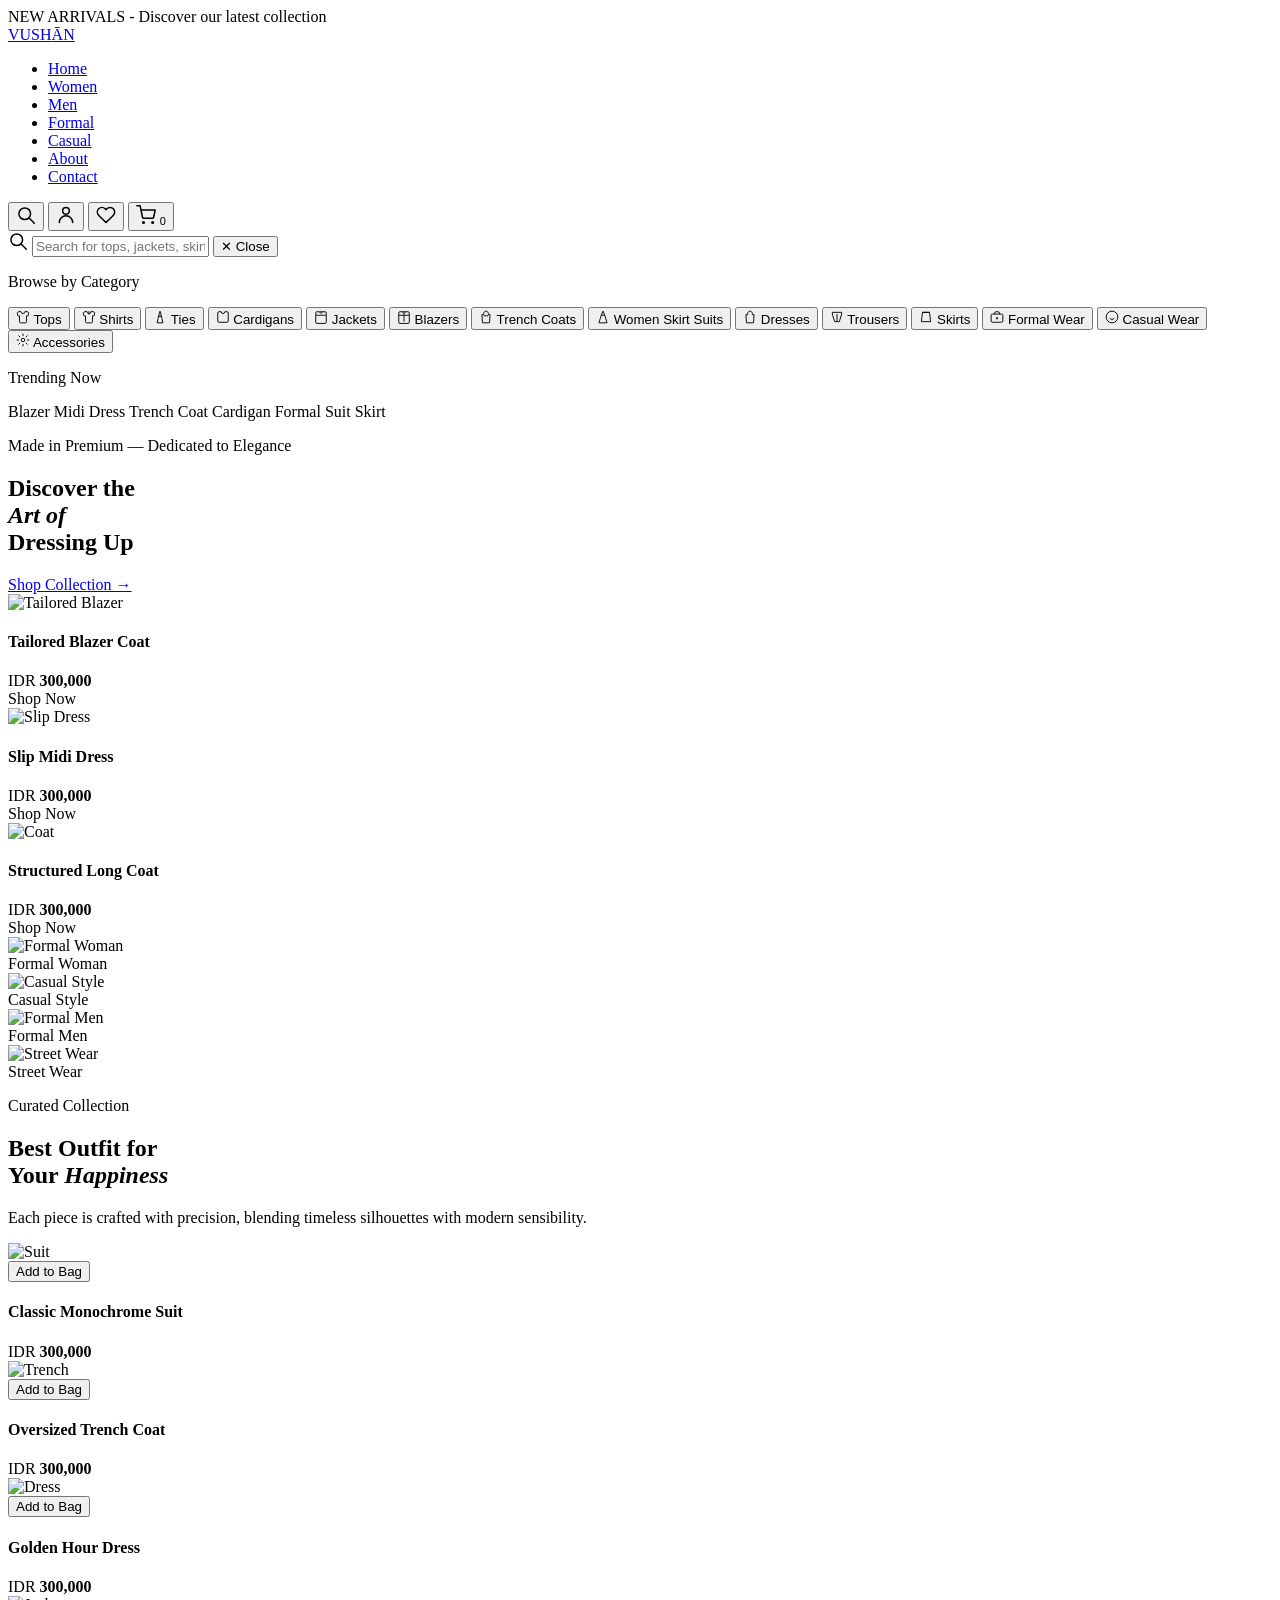
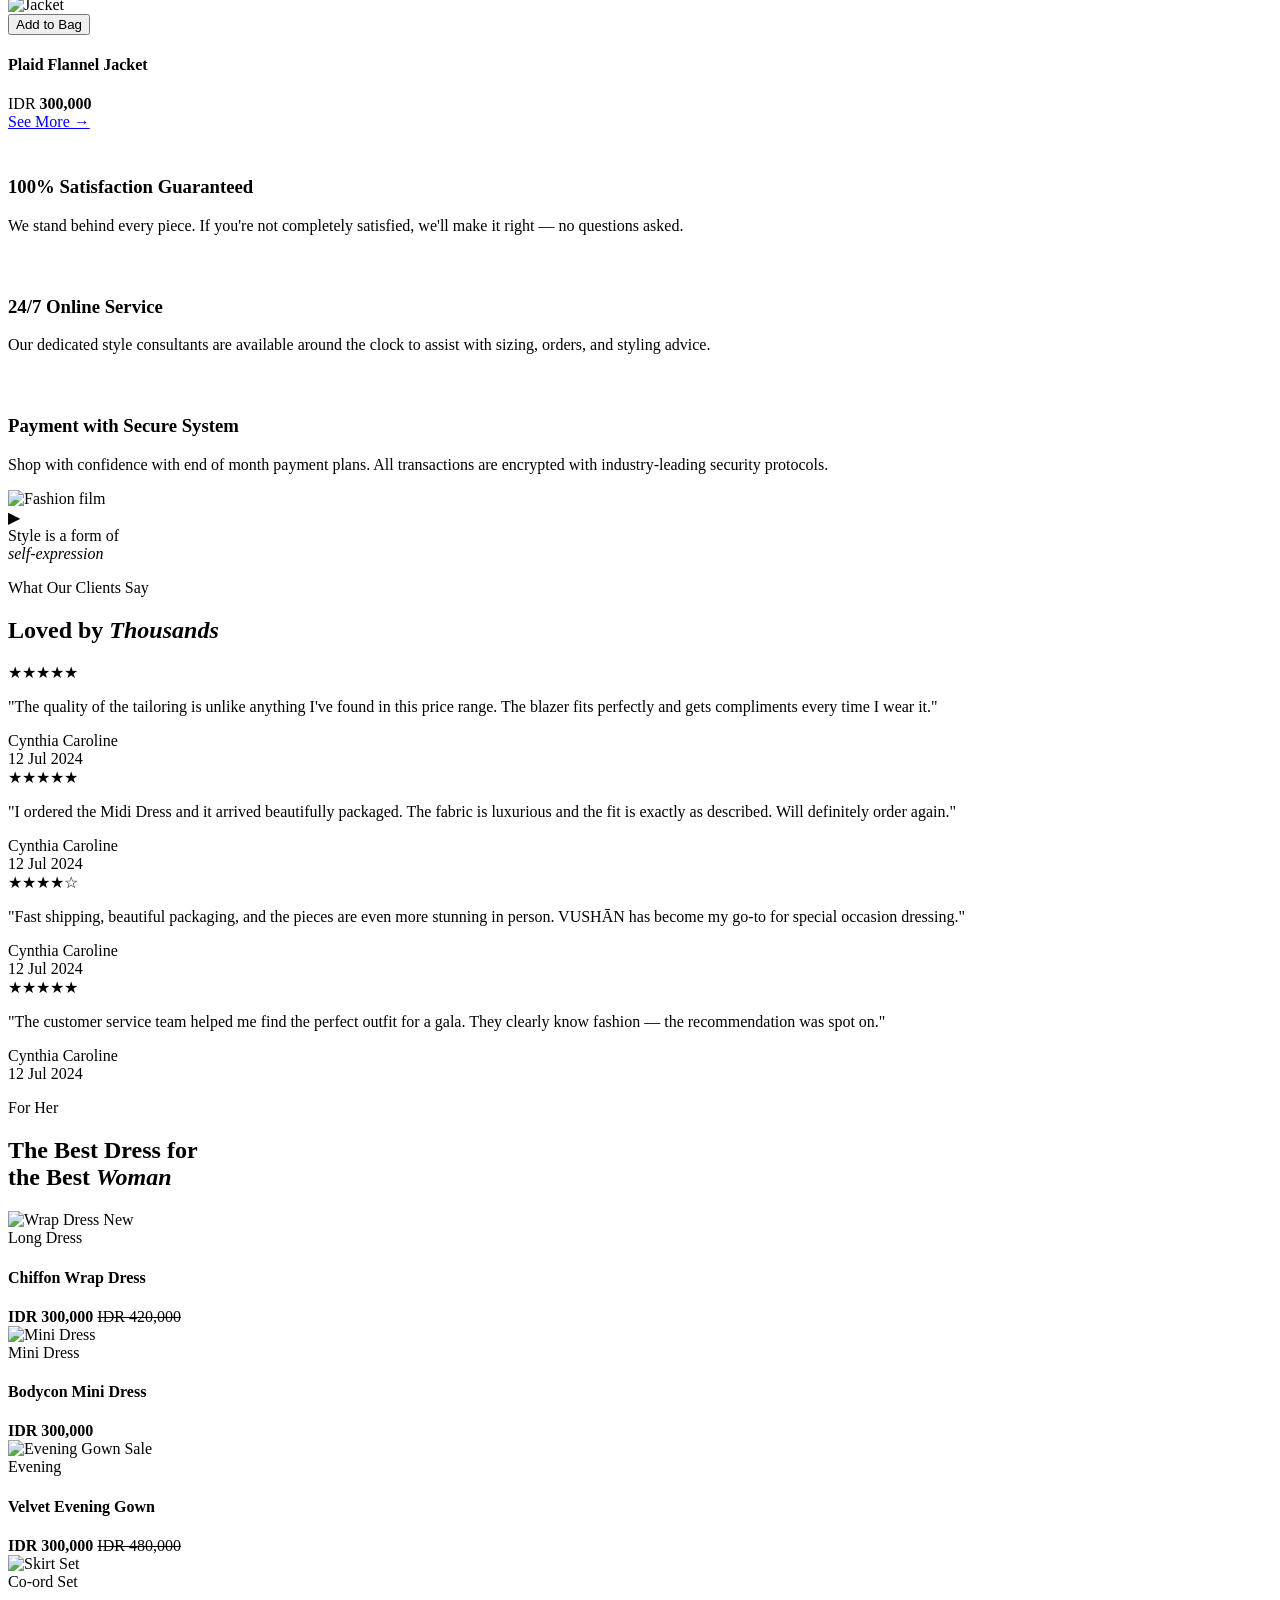
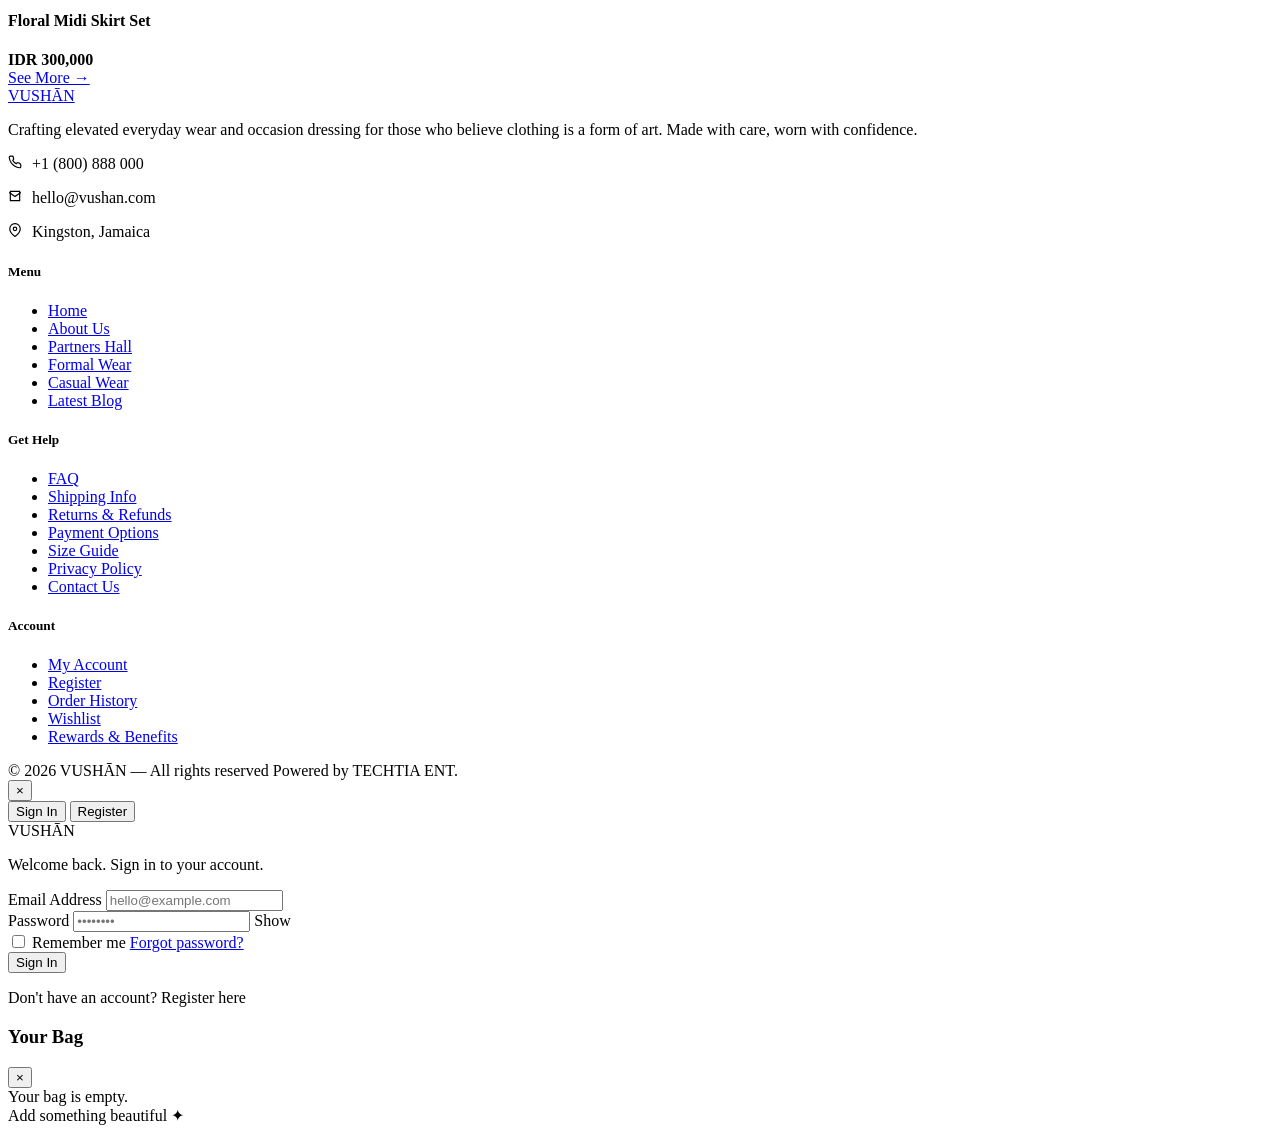
==== commit 07f8158b: "change: 1" ====
--- a/webindex/index.html
+++ b/webindex/index.html
@@ -135,7 +135,6 @@
 
     <div class="search-results" id="searchResults" style="display:none;">
       <p class="search-label" id="searchResultLabel">Results</p>
-      <!-- ── Search results show product cards only — click card to view product ── -->
       <div class="search-results-grid" id="searchResultsGrid"></div>
       <div class="no-results" id="noResults" style="display:none;">
         <p>No results found for "<span id="noResultsTerm"></span>"</p>
@@ -165,7 +164,7 @@
     <a href="#women" class="hero-cta">Shop Collection &rarr;</a>
   </div>
   <div class="hero-right">
-    <div class="hero-product" onclick="addToCart('Tailored Blazer Coat', 300000)">
+    <div class="hero-product" onclick="addToCart('Tailored Blazer Coat', 189)">
       <img class="hero-product-img" src="https://images.unsplash.com/photo-1539109136881-3be0616acf4b?w=200&q=80" alt="Tailored Blazer" />
       <div class="hero-product-info">
         <h4>Tailored Blazer Coat</h4>
@@ -173,7 +172,7 @@
         <a class="shop-btn">Shop Now</a>
       </div>
     </div>
-    <div class="hero-product" onclick="addToCart('Slip Midi Dress', 300000)">
+    <div class="hero-product" onclick="addToCart('Slip Midi Dress', 149)">
       <img class="hero-product-img" src="https://images.unsplash.com/photo-1572804013427-4d7ca7268217?w=200&q=80" alt="Slip Dress" />
       <div class="hero-product-info">
         <h4>Slip Midi Dress</h4>
@@ -181,7 +180,7 @@
         <a class="shop-btn">Shop Now</a>
       </div>
     </div>
-    <div class="hero-product" onclick="addToCart('Structured Long Coat', 300000)">
+    <div class="hero-product" onclick="addToCart('Structured Coat', 219)">
       <img class="hero-product-img" src="https://images.unsplash.com/photo-1515886657613-9f3515b0c78f?w=200&q=80" alt="Coat" />
       <div class="hero-product-info">
         <h4>Structured Long Coat</h4>
@@ -224,7 +223,7 @@
     <p class="section-subtitle">Each piece is crafted with precision, blending timeless silhouettes with modern sensibility.</p>
   </div>
   <div class="outfit-grid">
-    <div class="outfit-card" onclick="addToCart('Classic Monochrome Suit', 300000)">
+    <div class="outfit-card" onclick="addToCart('Classic Monochrome Suit', 249)">
       <img class="outfit-card-img" src="https://images.unsplash.com/photo-1617127365659-c47fa864d8bc?w=500&q=80" alt="Suit" />
       <div class="outfit-card-overlay"></div>
       <button class="add-to-bag">Add to Bag</button>
@@ -233,7 +232,7 @@
         <div class="price">IDR <strong>300,000</strong></div>
       </div>
     </div>
-    <div class="outfit-card" onclick="addToCart('Oversized Trench Coat', 300000)">
+    <div class="outfit-card" onclick="addToCart('Oversized Trench Coat', 289)">
       <img class="outfit-card-img" src="https://images.unsplash.com/photo-1509631179647-0177331693ae?w=500&q=80" alt="Trench" />
       <div class="outfit-card-overlay"></div>
       <button class="add-to-bag">Add to Bag</button>
@@ -242,7 +241,7 @@
         <div class="price">IDR <strong>300,000</strong></div>
       </div>
     </div>
-    <div class="outfit-card" onclick="addToCart('Golden Hour Dress', 300000)">
+    <div class="outfit-card" onclick="addToCart('Golden Hour Dress', 179)">
       <img class="outfit-card-img" src="https://images.unsplash.com/photo-1496217590455-aa63a8550c23?w=500&q=80" alt="Dress" />
       <div class="outfit-card-overlay"></div>
       <button class="add-to-bag">Add to Bag</button>
@@ -251,7 +250,7 @@
         <div class="price">IDR <strong>300,000</strong></div>
       </div>
     </div>
-    <div class="outfit-card" onclick="addToCart('Plaid Flannel Jacket', 300000)">
+    <div class="outfit-card" onclick="addToCart('Plaid Flannel Jacket', 199)">
       <img class="outfit-card-img" src="https://images.unsplash.com/photo-1519085360753-af0119f7cbe7?w=500&q=80" alt="Jacket" />
       <div class="outfit-card-overlay"></div>
       <button class="add-to-bag">Add to Bag</button>
@@ -350,7 +349,7 @@
     <h2 class="section-title">The Best Dress for<br>the Best <em>Woman</em></h2>
   </div>
   <div class="women-grid">
-    <div class="product-card" onclick="addToCart('Chiffon Wrap Dress', 300000)">
+    <div class="product-card" onclick="addToCart('Chiffon Wrap Dress', 159)">
       <div class="product-card-img-wrap">
         <img src="https://images.unsplash.com/photo-1595777457583-95e059d581b8?w=500&q=80" alt="Wrap Dress" />
         <span class="product-card-badge">New</span>
@@ -359,7 +358,7 @@
       <h4>Chiffon Wrap Dress</h4>
       <div class="price"><strong>IDR 300,000</strong> <del>IDR 420,000</del></div>
     </div>
-    <div class="product-card" onclick="addToCart('Bodycon Mini Dress', 300000)">
+    <div class="product-card" onclick="addToCart('Bodycon Mini Dress', 129)">
       <div class="product-card-img-wrap">
         <img src="https://images.unsplash.com/photo-1568252542512-9fe8fe9c87bb?w=500&q=80" alt="Mini Dress" />
       </div>
@@ -367,7 +366,7 @@
       <h4>Bodycon Mini Dress</h4>
       <div class="price"><strong>IDR 300,000</strong></div>
     </div>
-    <div class="product-card" onclick="addToCart('Velvet Evening Gown', 300000)">
+    <div class="product-card" onclick="addToCart('Velvet Evening Gown', 319)">
       <div class="product-card-img-wrap">
         <img src="https://images.unsplash.com/photo-1566479179817-e7df2e3b1ecb?w=500&q=80" alt="Evening Gown" />
         <span class="product-card-badge">Sale</span>
@@ -376,7 +375,7 @@
       <h4>Velvet Evening Gown</h4>
       <div class="price"><strong>IDR 300,000</strong> <del>IDR 480,000</del></div>
     </div>
-    <div class="product-card" onclick="addToCart('Floral Midi Skirt Set', 300000)">
+    <div class="product-card" onclick="addToCart('Floral Midi Skirt Set', 189)">
       <div class="product-card-img-wrap">
         <img src="https://images.unsplash.com/photo-1572804013309-59a88b7e92f1?w=500&q=80" alt="Skirt Set" />
       </div>
@@ -551,10 +550,10 @@
   <div id="cart-items-wrap">
     <div class="cart-empty" id="cart-empty-msg">Your bag is empty.<br>Add something beautiful ✦</div>
   </div>
-  <div id="cart-footer" style="display:none;">
-    <div class="cart-total"><span>Total</span><span id="cart-total-price">IDR 0</span></div>
+  <div id="cart-footer" style="display:none; margin-top:auto;">
+    <div class="cart-total"><span>Total</span><span id="cart-total-price">$0</span></div>
     <br>
-    <button class="checkout-btn" onclick="handleCheckout()">Proceed to Checkout</button>
+    <button class="checkout-btn">Proceed to Checkout</button>
   </div>
 </div>
 
@@ -562,10 +561,6 @@
 <div class="toast" id="toast"></div>
 
 <script>
-  /* ── ADMIN CREDENTIALS ── */
-  const ADMIN_EMAIL = "wellingtonadmin@admin.com";
-  const ADMIN_PASSWORD = "2026WEBINDEX123..";
-
   /* ── PRODUCT DATABASE ── */
   const products = [
     { name: 'Tailored Blazer Coat', category: 'Blazers', price: 300000, tags: ['blazer','jacket','formal','coat'], img: 'https://images.unsplash.com/photo-1539109136881-3be0616acf4b?w=300&q=80' },
@@ -638,16 +633,15 @@
       noRes.style.display = 'block';
     } else {
       noRes.style.display = 'none';
-      /* ── No add-to-cart in search — clicking card closes search and scrolls to section ── */
       grid.innerHTML = results.map(p => `
-        <div class="search-result-card" onclick="closeSearch()">
+        <div class="search-result-card" onclick="addToCart('${p.name}', ${Math.round(p.price/1000)}); closeSearch();">
           <img src="${p.img}" alt="${p.name}" />
           <div class="search-result-info">
             <span class="search-result-cat">${p.category}</span>
             <h4>${p.name}</h4>
             <span class="search-result-price">IDR ${p.price.toLocaleString()}</span>
           </div>
-          <span style="font-size:10px;letter-spacing:1px;color:var(--gold);white-space:nowrap;flex-shrink:0;">View &rarr;</span>
+          <button class="search-add-btn">+ Add</button>
         </div>
       `).join('');
     }
@@ -677,55 +671,27 @@
   function renderCart() {
     const wrap = document.getElementById('cart-items-wrap');
     const footer = document.getElementById('cart-footer');
-    const emptyMsg = document.getElementById('cart-empty-msg');
+    const empty = document.getElementById('cart-empty-msg');
     const countEl = document.getElementById('cart-count');
     const totalEl = document.getElementById('cart-total-price');
     const total = cart.reduce((s, i) => s + i.price * i.qty, 0);
     const count = cart.reduce((s, i) => s + i.qty, 0);
     countEl.textContent = count;
-
     if (cart.length === 0) {
-      wrap.innerHTML = '';
-      wrap.appendChild(emptyMsg);
-      emptyMsg.style.display = 'block';
-      footer.style.display = 'none';
-      return;
+      empty.style.display = 'block'; footer.style.display = 'none';
+      wrap.innerHTML = ''; wrap.appendChild(empty); return;
     }
-
-    emptyMsg.style.display = 'none';
-    footer.style.display = 'block';
-    totalEl.textContent = 'IDR ' + total.toLocaleString();
-
-    const imgs = [
-      'https://images.unsplash.com/photo-1539109136881-3be0616acf4b?w=200&q=60',
-      'https://images.unsplash.com/photo-1572804013427-4d7ca7268217?w=200&q=60',
-      'https://images.unsplash.com/photo-1515886657613-9f3515b0c78f?w=200&q=60'
-    ];
-
-    /* rebuild wrap: items first, then footer */
+    empty.style.display = 'none'; footer.style.display = 'block';
+    totalEl.textContent = '$' + total.toLocaleString();
+    const imgs = ['https://images.unsplash.com/photo-1539109136881-3be0616acf4b?w=200&q=60','https://images.unsplash.com/photo-1572804013427-4d7ca7268217?w=200&q=60','https://images.unsplash.com/photo-1515886657613-9f3515b0c78f?w=200&q=60'];
     wrap.innerHTML = '';
     cart.forEach((item, idx) => {
-      const prod = products.find(p => p.name === item.name);
-      const imgSrc = prod ? prod.img : imgs[idx % imgs.length];
       const div = document.createElement('div');
       div.className = 'cart-item';
-      div.innerHTML = `
-        <img src="${imgSrc}" alt="${item.name}" />
-        <div class="cart-item-info">
-          <h4>${item.name}</h4>
-          <div class="size">Qty: ${item.qty}</div>
-          <div class="price">IDR ${(item.price * item.qty).toLocaleString()}</div>
-        </div>
-        <button class="remove-item" onclick="removeFromCart(${idx})">&times;</button>
-      `;
+      div.innerHTML = `<img src="${imgs[idx % imgs.length]}" alt="${item.name}" /><div class="cart-item-info"><h4>${item.name}</h4><div class="size">Qty: ${item.qty}</div><div class="price">$${(item.price * item.qty).toLocaleString()}</div></div><button class="remove-item" onclick="removeFromCart(${idx})">&times;</button>`;
       wrap.appendChild(div);
     });
     wrap.appendChild(footer);
-  }
-
-  function handleCheckout() {
-    showToast('Redirecting to checkout…');
-    /* Hook up your checkout page here */
   }
 
   /* ── AUTH ── */
@@ -758,33 +724,24 @@
     bar.style.setProperty('--strength', val ? (['25%','50%','75%','100%'][s-1] || '10%') : '0%');
     bar.style.setProperty('--strength-color', val ? (['#e24b4a','#ef9f27','#639922','#1D9E75'][s-1] || '#e24b4a') : 'transparent');
   });
-
   function handleLogin() {
-    const email = document.getElementById('login-email').value.trim().toLowerCase();
-    const pass  = document.getElementById('login-password').value;
+    const email = document.getElementById('login-email').value.trim();
+    const pass = document.getElementById('login-password').value;
     if (!email || !pass) { showToast('Please fill in all fields'); return; }
-
-    /* ── Admin redirect ── */
-    if (email === ADMIN_EMAIL && pass === ADMIN_PASSWORD) {
-      localStorage.setItem("isAdmin", "true");
-      window.location.href = "../admin/dashboard.html";
-      return;
+    if (email === "admin" && pass === "admin123") {
+      window.location.href = "../admin/dashboard.html"; return;
     }
-
     if (!email.includes('@')) { showToast('Please enter a valid email'); return; }
-
-    /* ── Regular user login ── */
     document.querySelectorAll('.auth-form').forEach(f => f.style.display = 'none');
     document.getElementById('auth-success').style.display = 'block';
     document.getElementById('success-msg').textContent = 'Welcome back! You are now signed in.';
   }
-
   function handleRegister() {
     const first = document.getElementById('reg-firstname').value.trim();
-    const last  = document.getElementById('reg-lastname').value.trim();
+    const last = document.getElementById('reg-lastname').value.trim();
     const email = document.getElementById('reg-email').value.trim();
     const phone = document.getElementById('reg-phone').value.trim();
-    const pass  = document.getElementById('reg-password').value;
+    const pass = document.getElementById('reg-password').value;
     const confirm = document.getElementById('reg-confirm').value;
     const terms = document.getElementById('reg-terms').checked;
     if (!first || !last || !email || !phone || !pass || !confirm) { showToast('Please fill in all fields'); return; }
@@ -796,7 +753,6 @@
     document.getElementById('auth-success').style.display = 'block';
     document.getElementById('success-msg').textContent = 'Welcome, ' + first + '! Your account has been created.';
   }
-
   function showToast(msg) {
     const t = document.getElementById('toast');
     t.textContent = '✦ ' + msg; t.classList.add('show');
